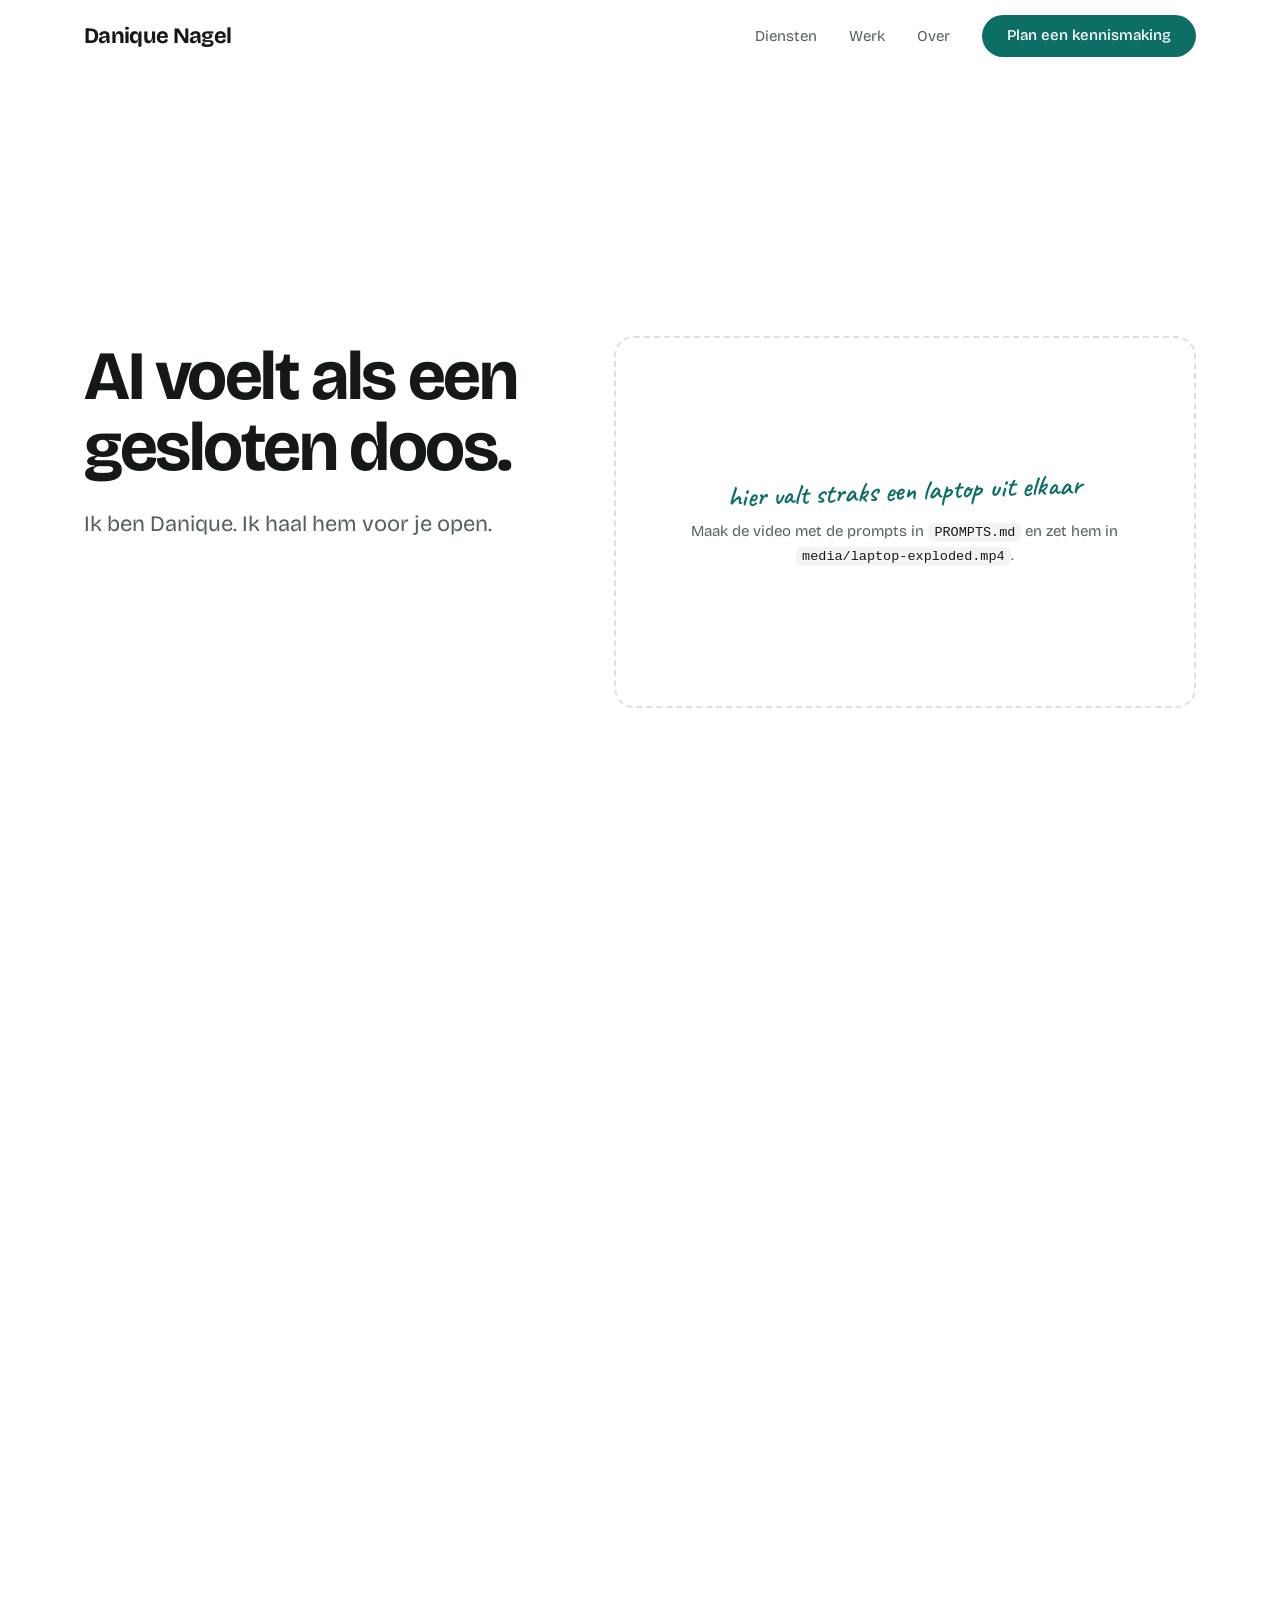
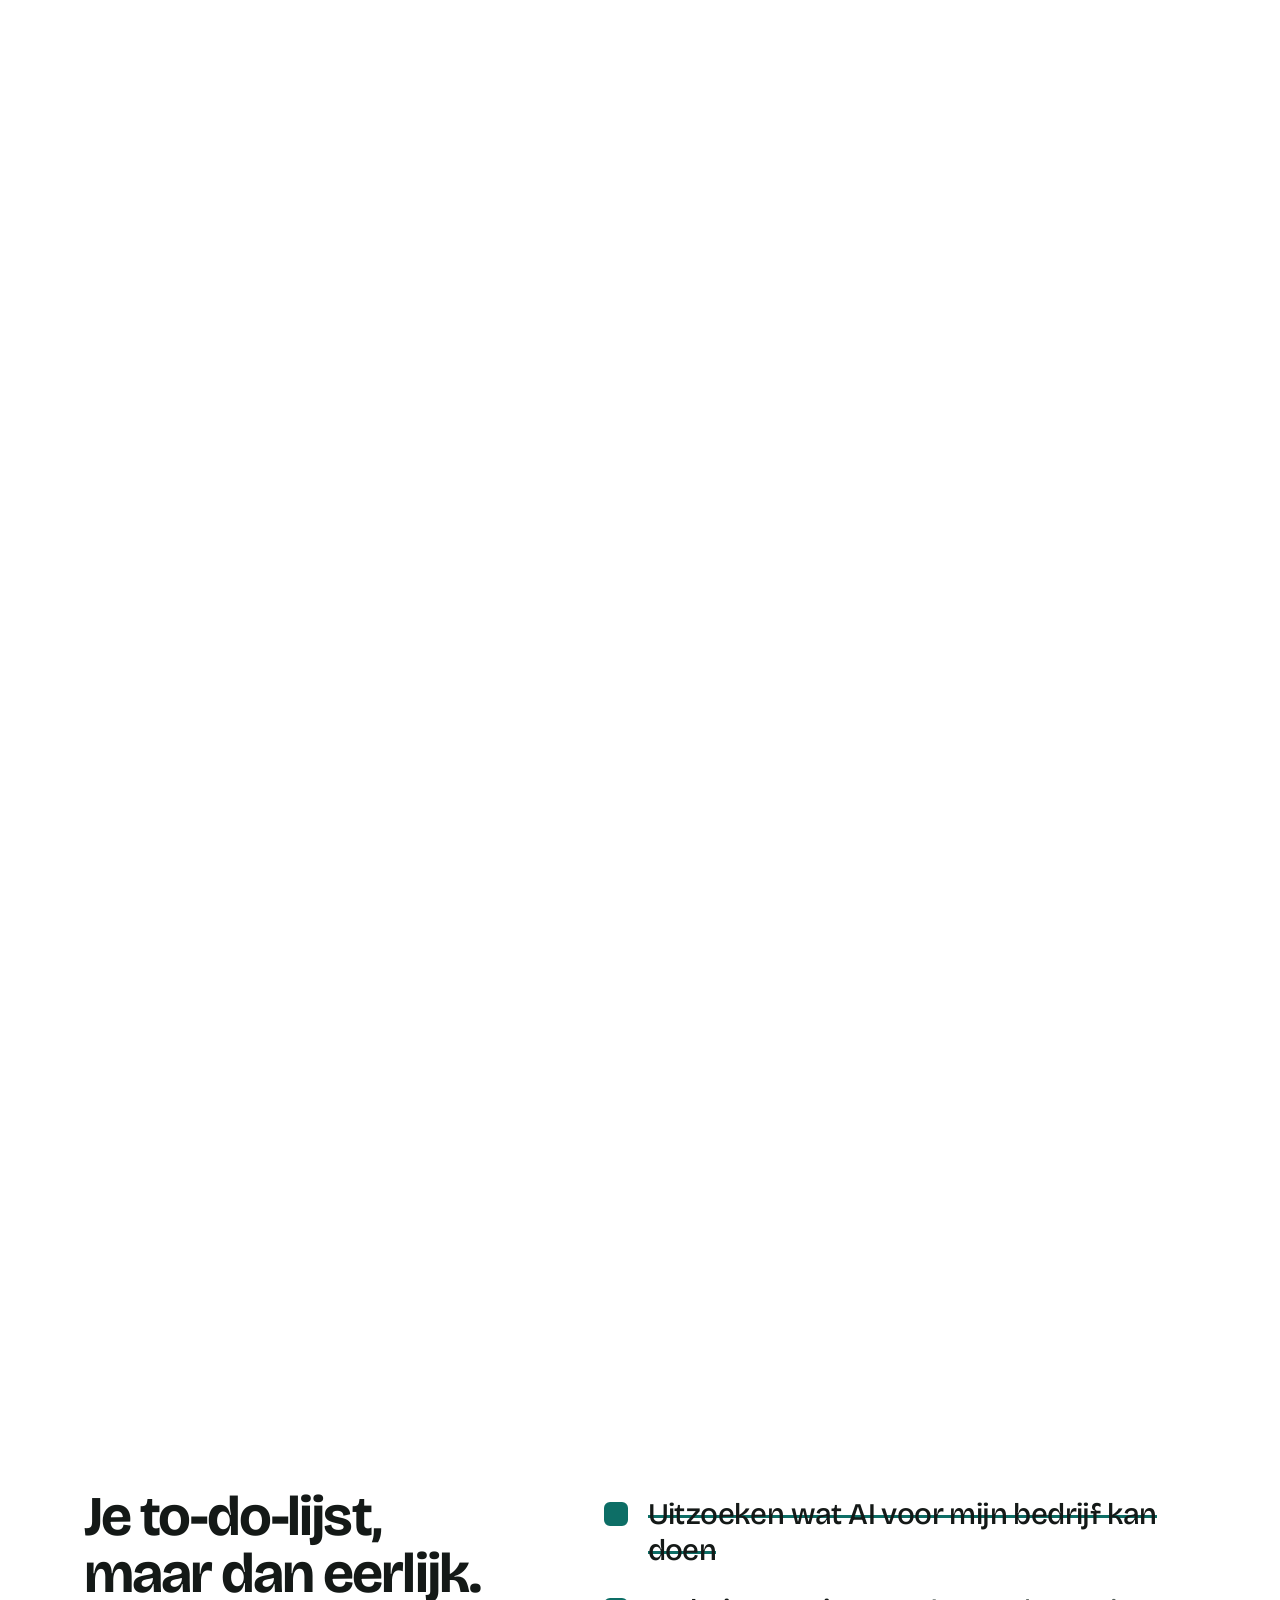
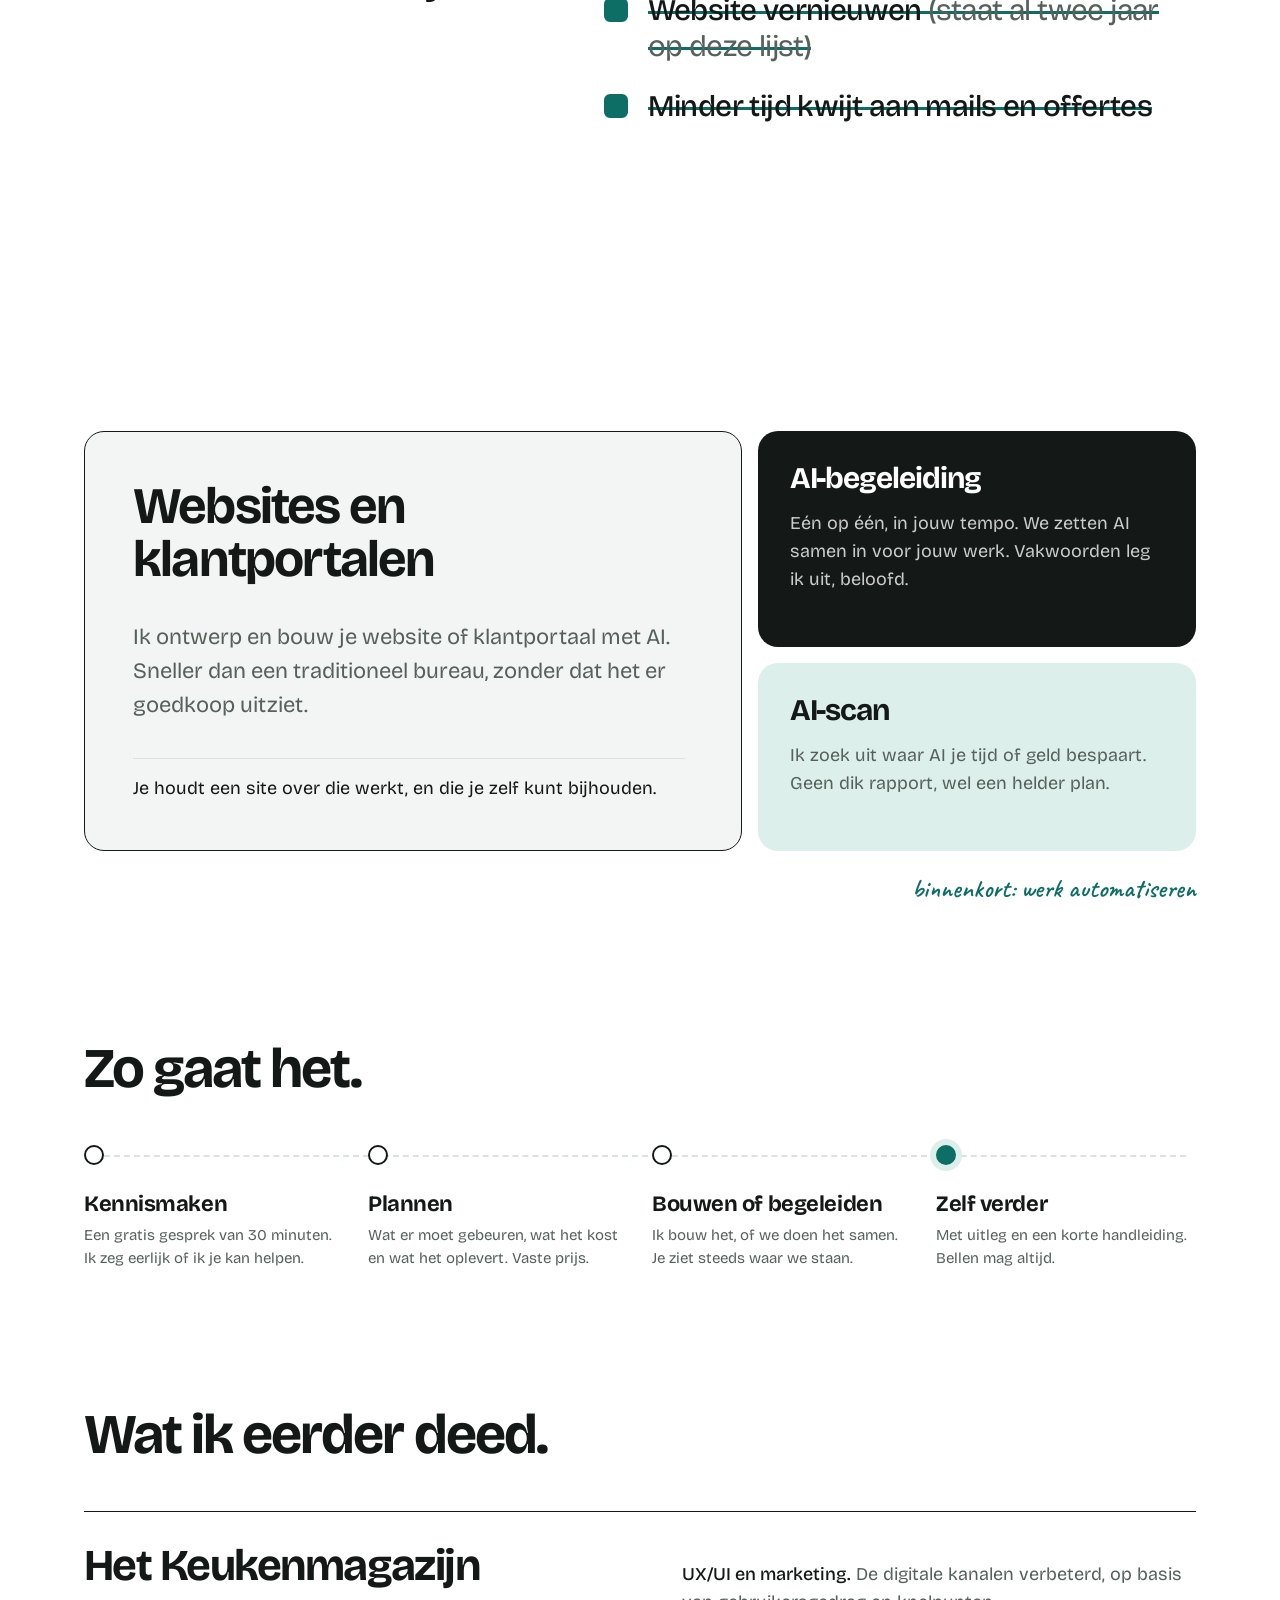
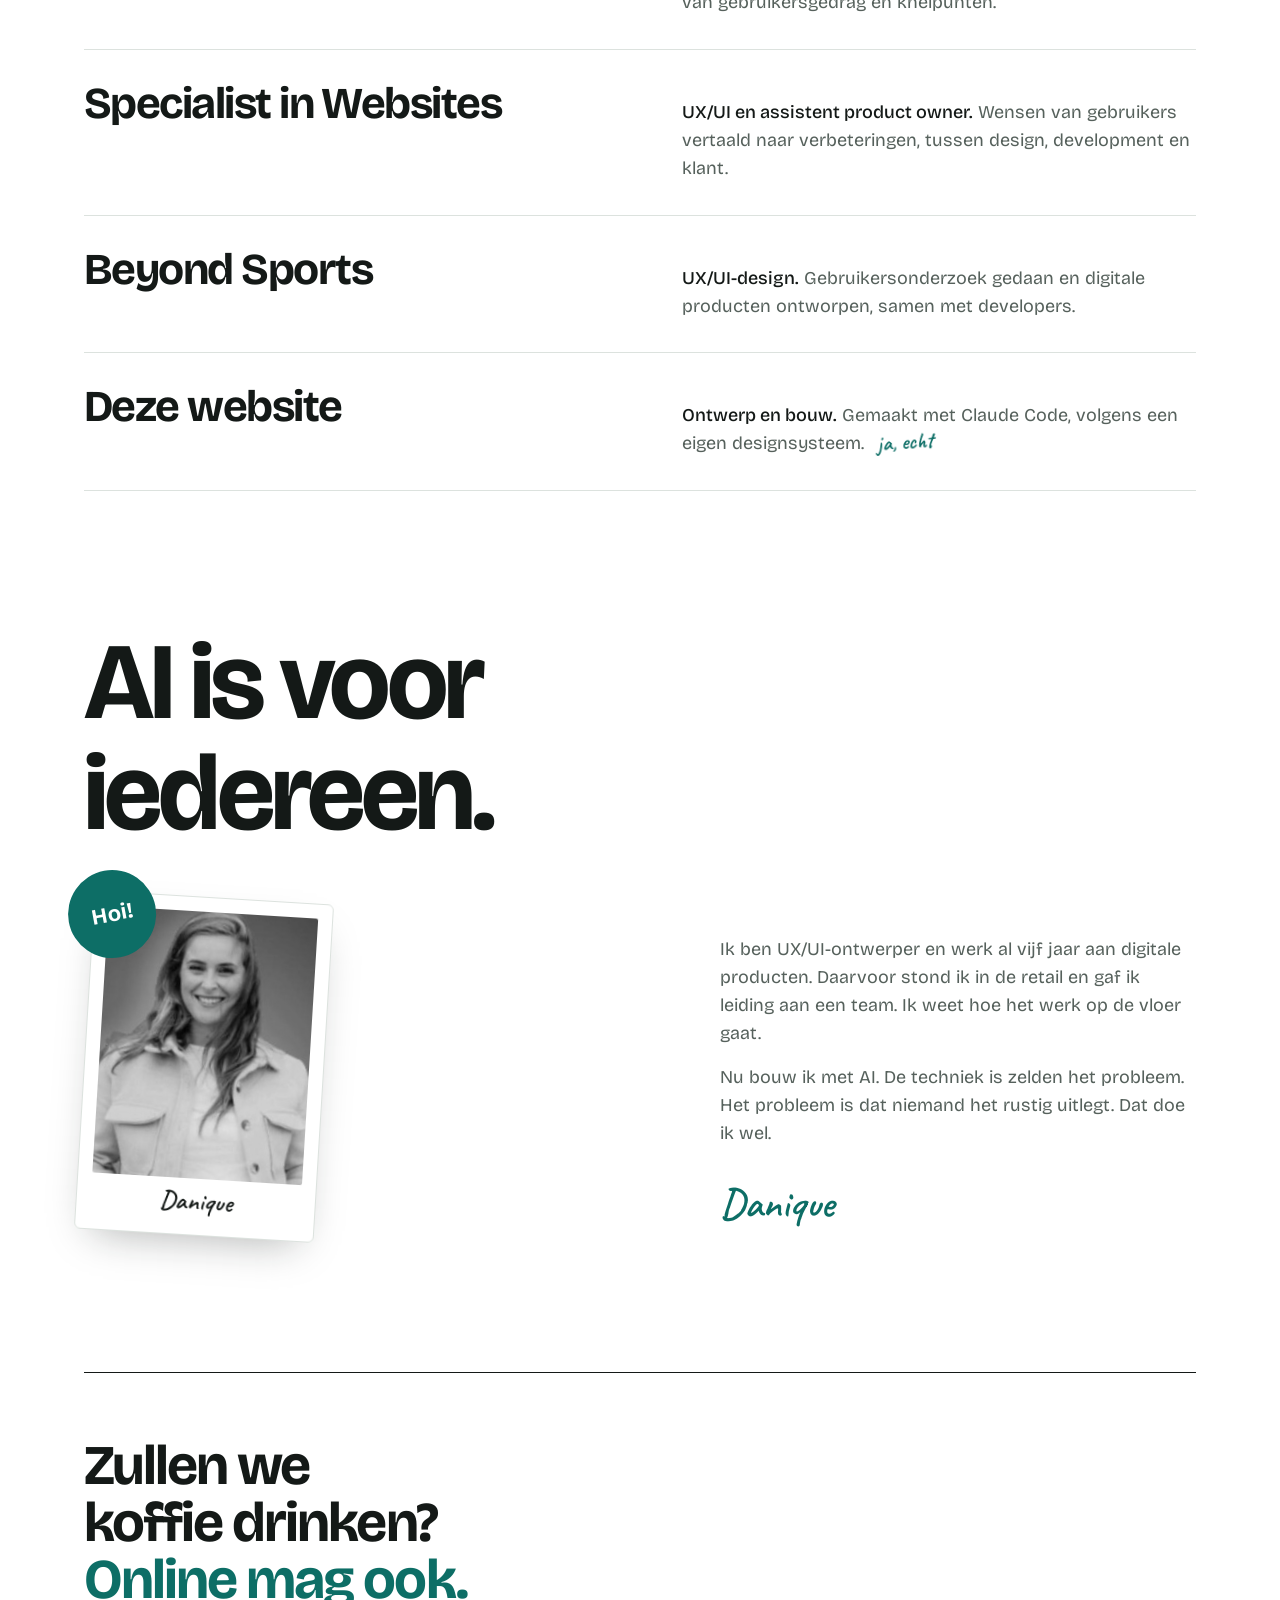
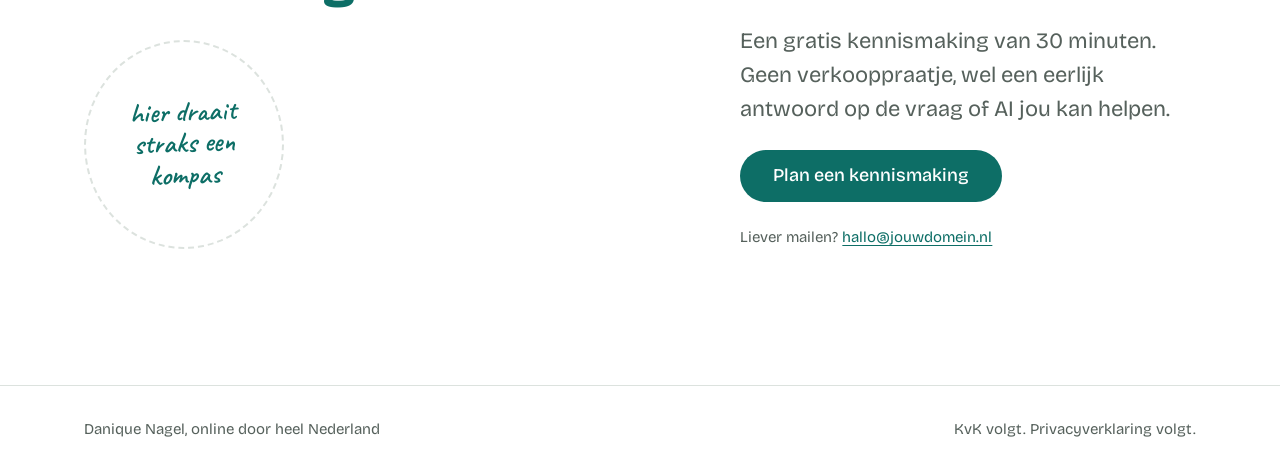
==== website-video/index.html @ 468888af "Voeg videoversie van de website toe Volgens de methode van Nick Saraev: een hero waarin een laptop u" ====
<!doctype html>
<html lang="nl">
<head>
  <meta charset="utf-8">
  <meta name="viewport" content="width=device-width, initial-scale=1, viewport-fit=cover">
  <title>Danique Nagel | Wegwijs in AI (videoversie)</title>
  <meta name="description" content="Danique Nagel helpt ondernemers de weg te vinden in AI, met websites en klantportalen, persoonlijke begeleiding en een AI-scan.">
  <link rel="preconnect" href="https://fonts.googleapis.com">
  <link rel="preconnect" href="https://fonts.gstatic.com" crossorigin>
  <link rel="stylesheet" href="https://fonts.googleapis.com/css2?family=Bricolage+Grotesque:opsz,wght@12..96,400;12..96,500;12..96,700&family=Caveat:wght@600&display=swap">
  <link rel="stylesheet" href="styles.css">
</head>
<body>
  <a class="skip" href="#main">Naar de inhoud</a>

  <header class="nav">
    <div class="wrap nav-inner">
      <a class="wordmark" href="#top">Danique Nagel</a>
      <nav aria-label="Hoofdmenu">
        <ul class="nav-links">
          <li><a href="#diensten">Diensten</a></li>
          <li><a href="#werk">Werk</a></li>
          <li><a href="#over">Over</a></li>
        </ul>
      </nav>
      <a class="btn btn-primary btn-sm" href="#kennismaken">Plan een kennismaking</a>
    </div>
  </header>

  <main id="main">
    <!-- Scrollvideo -->
    <section class="scrolly" id="top" aria-label="Introductie">
      <div class="scrolly-sticky">
        <div class="wrap scrolly-grid">
          <div class="beats">
            <div class="beat is-active" data-beat="0">
              <h1>AI voelt als een gesloten doos.</h1>
              <p class="lead">Ik ben Danique. Ik haal hem voor je open.</p>
            </div>
            <div class="beat" data-beat="1">
              <h2>Ik haal hem voor je uit elkaar.</h2>
              <p class="lead">Stukje voor stukje, in gewone taal. Zodat je snapt wat AI voor jouw bedrijf kan doen.</p>
            </div>
            <div class="beat" data-beat="2">
              <h2>En daarna bouw ik het voor je.</h2>
              <p class="lead">Een website, een klantportaal of een plan, waar je zelf mee verder kunt.</p>
              <div class="actions">
                <a class="btn btn-primary" href="#kennismaken">Plan een kennismaking</a>
                <a class="btn btn-secondary" href="#werk">Bekijk mijn werk</a>
              </div>
            </div>
          </div>
          <div class="stage">
            <!-- Video volgens PROMPTS.md. Zolang media/laptop-exploded.mp4 ontbreekt, zie je de plek hieronder. -->
            <video class="scrub" muted playsinline preload="auto" poster="media/laptop.jpg" aria-hidden="true">
              <source src="media/laptop-exploded.mp4" type="video/mp4">
            </video>
            <div class="media-slot" hidden>
              <p class="note">hier valt straks een laptop uit elkaar</p>
              <p>Maak de video met de prompts in <code>PROMPTS.md</code> en zet hem in <code>media/laptop-exploded.mp4</code>.</p>
            </div>
          </div>
        </div>
      </div>
    </section>

    <!-- Herkenning -->
    <section class="section todo-section" aria-labelledby="todo-kop">
      <div class="wrap todo-wrap">
        <h2 id="todo-kop" class="reveal">Je to-do-lijst, maar dan eerlijk.</h2>
        <div class="todo">
          <ul class="todo-list">
            <li><span class="todo-text"><span class="strike">Uitzoeken wat AI voor mijn bedrijf kan doen</span></span></li>
            <li><span class="todo-text"><span class="strike">Website vernieuwen <em>(staat al twee jaar op deze lijst)</em></span></span></li>
            <li><span class="todo-text"><span class="strike">Minder tijd kwijt aan mails en offertes</span></span></li>
          </ul>
          <p class="note note-todo">regelen we samen</p>
        </div>
      </div>
    </section>

    <!-- Diensten -->
    <section class="section" id="diensten" aria-labelledby="diensten-kop">
      <div class="wrap">
        <h2 id="diensten-kop" class="reveal">Wat ik voor je doe.</h2>
        <div class="bento">
          <article class="tile tile-big reveal">
            <h3>Websites en klantportalen</h3>
            <p>Ik ontwerp en bouw je website of klantportaal met AI. Sneller dan een traditioneel bureau, zonder dat het er goedkoop uitziet.</p>
            <p class="tile-foot">Je houdt een site over die werkt, en die je zelf kunt bijhouden.</p>
          </article>
          <article class="tile tile-dark reveal">
            <h3>AI-begeleiding</h3>
            <p>Eén op één, in jouw tempo. We zetten AI samen in voor jouw werk. Vakwoorden leg ik uit, beloofd.</p>
          </article>
          <article class="tile tile-soft reveal">
            <h3>AI-scan</h3>
            <p>Ik zoek uit waar AI je tijd of geld bespaart. Geen dik rapport, wel een helder plan.</p>
          </article>
        </div>
        <p class="note note-soon reveal">binnenkort: werk automatiseren</p>
      </div>
    </section>

    <!-- Werkwijze -->
    <section class="section" aria-labelledby="route-kop">
      <div class="wrap">
        <h2 id="route-kop" class="reveal">Zo gaat het.</h2>
        <ol class="route">
          <li class="stop reveal">
            <h3>Kennismaken</h3>
            <p>Een gratis gesprek van 30 minuten. Ik zeg eerlijk of ik je kan helpen.</p>
          </li>
          <li class="stop reveal">
            <h3>Plannen</h3>
            <p>Wat er moet gebeuren, wat het kost en wat het oplevert. Vaste prijs.</p>
          </li>
          <li class="stop reveal">
            <h3>Bouwen of begeleiden</h3>
            <p>Ik bouw het, of we doen het samen. Je ziet steeds waar we staan.</p>
          </li>
          <li class="stop stop-end reveal">
            <h3>Zelf verder</h3>
            <p>Met uitleg en een korte handleiding. Bellen mag altijd.</p>
          </li>
        </ol>
      </div>
    </section>

    <!-- Werk -->
    <section class="section" id="werk" aria-labelledby="werk-kop">
      <div class="wrap">
        <h2 id="werk-kop" class="reveal">Wat ik eerder deed.</h2>
        <ul class="work">
          <li class="work-row reveal">
            <h3>Het Keukenmagazijn</h3>
            <p><strong>UX/UI en marketing.</strong> De digitale kanalen verbeterd, op basis van gebruikersgedrag en knelpunten.</p>
          </li>
          <li class="work-row reveal">
            <h3>Specialist in Websites</h3>
            <p><strong>UX/UI en assistent product owner.</strong> Wensen van gebruikers vertaald naar verbeteringen, tussen design, development en klant.</p>
          </li>
          <li class="work-row reveal">
            <h3>Beyond Sports</h3>
            <p><strong>UX/UI-design.</strong> Gebruikersonderzoek gedaan en digitale producten ontworpen, samen met developers.</p>
          </li>
          <li class="work-row work-row-self reveal">
            <h3>Deze website</h3>
            <p><strong>Ontwerp en bouw.</strong> Gemaakt met Claude Code, volgens een eigen designsysteem. <span class="note note-inline">ja, echt</span></p>
          </li>
        </ul>
      </div>
    </section>

    <!-- Over -->
    <section class="section" id="over" aria-labelledby="over-kop">
      <div class="wrap about">
        <div class="about-left">
          <h2 id="over-kop" class="statement reveal">AI is voor iedereen.</h2>
          <figure class="polaroid reveal">
            <!-- TODO: vervang door een scherpere portretfoto als je die hebt -->
            <img src="img/danique.jpg" alt="Portret van Danique Nagel" width="296" height="376">
            <figcaption>Danique</figcaption>
            <span class="sticker" aria-hidden="true">Hoi!</span>
          </figure>
        </div>
        <div class="about-copy">
          <p class="reveal">Ik ben UX/UI-ontwerper en werk al vijf jaar aan digitale producten. Daarvoor stond ik in de retail en gaf ik leiding aan een team. Ik weet hoe het werk op de vloer gaat.</p>
          <p class="reveal">Nu bouw ik met AI. De techniek is zelden het probleem. Het probleem is dat niemand het rustig uitlegt. Dat doe ik wel.</p>
          <p class="signature reveal">Danique</p>
        </div>
      </div>
    </section>

    <!-- Kennismaking -->
    <section class="section cta" id="kennismaken" aria-labelledby="cta-kop">
      <div class="cta-outer"><div class="cta-grid">
        <div class="cta-head">
          <h2 id="cta-kop" class="reveal">Zullen we koffie drinken? <span class="hl">Online mag ook.</span></h2>
          <div class="compass reveal">
            <!-- Video volgens PROMPTS.md -->
            <video class="loop" muted playsinline loop preload="none" aria-hidden="true">
              <source src="media/compass.mp4" type="video/mp4">
            </video>
            <div class="media-slot media-slot-sm" hidden>
              <p class="note">hier draait straks een kompas</p>
            </div>
          </div>
        </div>
        <div class="cta-side reveal">
          <p>Een gratis kennismaking van 30 minuten. Geen verkooppraatje, wel een eerlijk antwoord op de vraag of AI jou kan helpen.</p>
          <!-- TODO: vervang # door je agendalink -->
          <a class="btn btn-primary" href="#">Plan een kennismaking</a>
          <!-- TODO: vervang door je zakelijke mailadres -->
          <p class="mail">Liever mailen? <a href="mailto:hallo@jouwdomein.nl">hallo@jouwdomein.nl</a></p>
        </div>
      </div></div>
    </section>
  </main>

  <footer class="footer">
    <div class="wrap footer-inner">
      <p>Danique Nagel, online door heel Nederland</p>
      <!-- TODO: KvK-nummer en privacyverklaring toevoegen na inschrijving -->
      <p>KvK volgt. Privacyverklaring volgt.</p>
    </div>
  </footer>

  <script src="main.js" defer></script>
</body>
</html>
---- website-video/styles.css ----
/* Laag 3 van 3: uitvoering. Alle waarden komen uit DESIGN.md. */
:root {
  --bg: #FFFFFF; --surface: #F3F5F4; --ink: #141917; --muted: #56615C;
  --line: #DCE2DE; --accent: #0D6E66; --accent-soft: #DDEFEB; --on-accent: #FFFFFF;
  --f-sans: "Bricolage Grotesque", "Helvetica Neue", Arial, system-ui, sans-serif;
  --f-note: "Caveat", "Comic Sans MS", "Segoe Print", cursive;
  --t-sm: 0.9375rem; --t-base: 1.125rem; --t-lg: 1.375rem; --t-note: 1.625rem; --t-xl: 1.875rem;
  --t-2xl: clamp(2.25rem, 5vw, 3.5rem); --t-hero: clamp(2.75rem, 6.4vw, 5.25rem);
  --s-1: 4px; --s-2: 8px; --s-3: 12px; --s-4: 16px; --s-5: 24px; --s-6: 32px; --s-7: 48px; --s-8: 64px; --s-9: 96px; --s-10: 136px;
  --r: 20px; --gutter: clamp(20px, 5vw, 72px);
  --ease: cubic-bezier(0.2, 0.7, 0.2, 1);
  color-scheme: light;
}
/* Bewust alleen een licht thema: de video's hebben een witte achtergrond. Zie DESIGN.md. */
*, *::before, *::after { box-sizing: border-box; }
html { scroll-behavior: smooth; scroll-padding-top: 84px; }
body { margin: 0; background: var(--bg); color: var(--ink); font-family: var(--f-sans); font-size: var(--t-base); line-height: 1.55; -webkit-font-smoothing: antialiased; }
h1, h2, h3 { margin: 0; font-weight: 700; line-height: 1.02; letter-spacing: -0.035em; text-wrap: balance; }
p { margin: 0; }
a { color: inherit; }
img { max-width: 100%; display: block; height: auto; }
:focus-visible { outline: 2px solid var(--accent); outline-offset: 3px; border-radius: 6px; }
.wrap { max-width: 1240px; margin: 0 auto; padding-inline: var(--gutter); }
.skip { position: absolute; left: -999px; top: var(--s-4); background: var(--ink); color: var(--bg); padding: var(--s-2) var(--s-4); border-radius: 999px; z-index: 30; }
.skip:focus { left: var(--s-4); }
.hl { color: var(--accent); }

/* Scrollvideo */
.scrolly { position: relative; height: 320vh; }
.scrolly-sticky { position: sticky; top: 0; height: 100vh; height: 100dvh; display: flex; align-items: center; overflow: hidden; }
.scrolly-grid { width: 100%; display: grid; grid-template-columns: minmax(0, 1fr) minmax(0, 1.25fr); gap: var(--s-8); align-items: center; }
.beats { position: relative; min-height: 360px; }
.beat { position: absolute; inset: 0 0 auto 0; opacity: 0; transform: translateY(16px); transition: opacity 500ms var(--ease), transform 500ms var(--ease); pointer-events: none; }
.beat.is-active { opacity: 1; transform: none; pointer-events: auto; }
.beat h1, .beat h2 { font-size: clamp(2.5rem, 5.4vw, 4.75rem); max-width: 11ch; margin-bottom: var(--s-5); }
.beat .lead { margin-bottom: var(--s-6); }
.stage { position: relative; aspect-ratio: 16 / 10; width: 100%; }
.stage video { width: 100%; height: 100%; object-fit: contain; background: #FFFFFF; }
.media-slot { position: absolute; inset: 0; border: 2px dashed var(--line); border-radius: var(--r); display: flex; flex-direction: column; align-items: center; justify-content: center; gap: var(--s-3); padding: var(--s-6); text-align: center; color: var(--muted); font-size: var(--t-sm); }
.media-slot code { font-size: 0.9em; background: var(--surface); padding: 2px 6px; border-radius: 6px; color: var(--ink); }
.media-slot .note { font-size: calc(var(--t-note) * 1.1); transform: rotate(-2deg); }
.media-slot-sm { border-radius: 50%; }
.media-slot[hidden] { display: none; }
.no-video video { visibility: hidden; }

/* Aantekeningen */
.note { font-family: var(--f-note); font-weight: 600; font-size: var(--t-note); line-height: 1.1; color: var(--accent); letter-spacing: 0; }

/* Knoppen */
.btn { display: inline-flex; align-items: center; justify-content: center; height: 52px; padding: 0 var(--s-6); border-radius: 999px; border: 1.5px solid transparent; font-weight: 500; font-size: var(--t-base); text-decoration: none; white-space: nowrap; transition: background-color 160ms ease-out, border-color 160ms ease-out, transform 120ms ease-out; }
.btn:active { transform: scale(0.98); }
.btn-primary { background: var(--accent); color: var(--on-accent); }
.btn-primary:hover { background: color-mix(in srgb, var(--accent) 84%, var(--ink)); }
.btn-secondary { border-color: var(--ink); color: var(--ink); }
.btn-secondary:hover { background: var(--ink); color: var(--bg); }
.btn-sm { height: 42px; padding: 0 var(--s-5); font-size: var(--t-sm); }
.actions { display: flex; flex-wrap: wrap; gap: var(--s-3); }

/* Navigatie */
.nav { position: sticky; top: 0; z-index: 20; background: color-mix(in srgb, var(--bg) 90%, transparent); backdrop-filter: blur(10px); -webkit-backdrop-filter: blur(10px); padding-top: env(safe-area-inset-top, 0px); }
.nav-inner { display: flex; align-items: center; gap: var(--s-6); height: 72px; }
.wordmark { font-weight: 700; font-size: var(--t-lg); letter-spacing: -0.03em; text-decoration: none; white-space: nowrap; }
.nav nav { margin-left: auto; }
.nav-links { list-style: none; display: flex; gap: var(--s-6); margin: 0; padding: 0; }
.nav-links a { text-decoration: none; color: var(--muted); font-size: var(--t-sm); }
.nav-links a:hover { color: var(--ink); text-decoration: underline; text-decoration-color: var(--accent); text-decoration-thickness: 2px; text-underline-offset: 6px; }

/* Hero */
.hero { padding-block: var(--s-8) var(--s-9); }
.hero-grid { display: grid; grid-template-columns: minmax(0, 1.45fr) minmax(0, 1fr); gap: var(--s-8); align-items: center; }
.hero h1 { font-size: var(--t-hero); max-width: 11ch; }
.note-hero { display: flex; align-items: flex-end; gap: var(--s-2); margin: var(--s-3) 0 var(--s-6) clamp(0px, 10vw, 180px); transform: rotate(-2deg); max-width: 22ch; }
.arrow { width: 52px; height: 36px; flex: none; transform: scaleY(-1) rotate(10deg); }
.arrow path { fill: none; stroke: var(--accent); stroke-width: 2.4; stroke-linecap: round; stroke-linejoin: round; }
.lead { font-size: var(--t-lg); color: var(--muted); max-width: 30ch; margin-bottom: var(--s-6); }
.polaroid { position: relative; margin: 0; justify-self: center; width: min(100%, 360px); background: #FFFFFF; border: 1px solid var(--line); padding: 14px 14px 56px; border-radius: 6px; transform: rotate(3.5deg); box-shadow: 0 18px 40px -18px color-mix(in srgb, var(--ink) 35%, transparent); transition: transform 400ms var(--ease); }
.polaroid img { width: 100%; aspect-ratio: 296 / 376; object-fit: cover; border-radius: 2px; filter: grayscale(1) contrast(1.05); transition: filter 400ms var(--ease); }
.polaroid:hover { transform: rotate(0deg); }
.polaroid:hover img { filter: none; }
.polaroid figcaption { position: absolute; left: 0; right: 0; bottom: 12px; text-align: center; font-family: var(--f-note); font-weight: 600; font-size: var(--t-note); color: var(--ink); }
.sticker { position: absolute; top: -22px; left: -26px; width: 88px; height: 88px; border-radius: 50%; background: var(--accent); color: var(--on-accent); display: grid; place-items: center; font-weight: 700; font-size: var(--t-lg); transform: rotate(-14deg); transition: transform 300ms var(--ease); }
.polaroid:hover .sticker { transform: rotate(-4deg) scale(1.06); }

/* Secties */
.section { padding-block: var(--s-10) 0; }
.section h2 { font-size: var(--t-2xl); margin-bottom: var(--s-7); }

/* To-do */
.todo-wrap { display: grid; grid-template-columns: minmax(0, 1fr) minmax(0, 1.3fr); gap: var(--s-8); align-items: start; }
.todo-wrap h2 { max-width: 12ch; }
.todo { position: relative; padding-top: var(--s-2); }
.todo-list { list-style: none; margin: 0; padding: 0; display: flex; flex-direction: column; gap: var(--s-5); }
.todo-list li { display: grid; grid-template-columns: 28px minmax(0, 1fr); gap: var(--s-4); align-items: start; font-size: var(--t-xl); font-weight: 500; letter-spacing: -0.02em; line-height: 1.2; }
.todo-list li::before { content: ""; width: 24px; height: 24px; margin-top: 6px; border: 2px solid var(--ink); border-radius: 6px; transition: background-color 300ms var(--ease), border-color 300ms var(--ease); }
.todo-list em { font-style: normal; color: var(--muted); font-weight: 400; }
.strike { -webkit-box-decoration-break: clone; box-decoration-break: clone; background-image: linear-gradient(var(--accent), var(--accent)); background-repeat: no-repeat; background-position: 0 58%; background-size: 100% 3px; }
.todo-list li.done::before { background: var(--accent); border-color: var(--accent); }
.note-todo { margin-top: var(--s-6); margin-left: 44px; transform: rotate(-3deg); font-size: calc(var(--t-note) * 1.2); }

/* Diensten */
.bento { display: grid; grid-template-columns: minmax(0, 1.5fr) minmax(0, 1fr); grid-template-rows: auto auto; gap: var(--s-4); }
.tile { border-radius: var(--r); padding: var(--s-6); display: flex; flex-direction: column; gap: var(--s-4); }
.tile h3 { font-size: var(--t-xl); }
.tile p { max-width: 46ch; }
.tile-big { grid-row: span 2; background: var(--surface); border: 1.5px solid var(--ink); padding: var(--s-7); justify-content: space-between; min-height: 420px; }
.tile-big h3 { font-size: clamp(2rem, 4vw, 3.25rem); max-width: 10ch; }
.tile-big p { font-size: var(--t-lg); color: var(--muted); }
.tile-big .tile-foot { font-size: var(--t-base); color: var(--ink); border-top: 1.5px solid var(--line); padding-top: var(--s-4); }
.tile-dark { background: var(--ink); color: var(--bg); }
.tile-dark p { color: color-mix(in srgb, var(--bg) 78%, var(--ink)); }
.tile-soft { background: var(--accent-soft); }
.tile-soft p { color: var(--muted); }
.note-soon { margin-top: var(--s-5); text-align: right; transform: rotate(-2deg); }

/* Werkwijze */
.route { list-style: none; margin: 0; padding: 0; display: grid; grid-template-columns: repeat(4, minmax(0, 1fr)); gap: var(--s-5); position: relative; }
.route::before { content: ""; position: absolute; left: 10px; right: 10px; top: 10px; border-top: 2px dashed var(--line); }
.stop { position: relative; padding-top: var(--s-7); }
.stop::before { content: ""; position: absolute; top: 0; left: 0; width: 20px; height: 20px; border-radius: 50%; background: var(--bg); border: 2px solid var(--ink); }
.stop-end::before { background: var(--accent); border-color: var(--accent); box-shadow: 0 0 0 6px var(--accent-soft); }
.stop h3 { font-size: var(--t-lg); margin-bottom: var(--s-2); letter-spacing: -0.02em; }
.stop p { color: var(--muted); font-size: var(--t-sm); max-width: 28ch; }

/* Werk */
.work { list-style: none; margin: 0; padding: 0; border-top: 1.5px solid var(--ink); }
.work-row { display: grid; grid-template-columns: minmax(0, 1.1fr) minmax(0, 1fr); gap: var(--s-6); align-items: baseline; padding-block: var(--s-6); border-bottom: 1.5px solid var(--line); }
.work-row h3 { font-size: clamp(1.75rem, 3.6vw, 2.75rem); transition: transform 200ms var(--ease), color 200ms var(--ease); }
.work-row h3::after { content: " \2192"; color: var(--accent); opacity: 0; transition: opacity 200ms var(--ease); }
.work-row:hover h3 { transform: translateX(8px); }
.work-row:hover h3::after { opacity: 1; }
.work-row p { color: var(--muted); max-width: 48ch; }
.work-row p strong { color: var(--ink); font-weight: 500; }
.note-inline { font-size: var(--t-lg); margin-left: var(--s-2); display: inline-block; transform: rotate(-4deg); }

/* Over */
.about-left { display: flex; align-items: center; gap: var(--s-7); flex-wrap: wrap; }
.about-left .polaroid { width: min(70%, 240px); justify-self: start; }
.about { display: grid; grid-template-columns: minmax(0, 1.2fr) minmax(0, 1fr); gap: var(--s-8); align-items: end; }
.statement { font-size: clamp(3rem, 8.5vw, 7.5rem) !important; margin-bottom: 0 !important; max-width: 8ch; }
.about-copy { display: flex; flex-direction: column; gap: var(--s-4); color: var(--muted); max-width: 52ch; }
.signature { font-family: var(--f-note); font-weight: 600; font-size: calc(var(--t-note) * 1.6); color: var(--accent); transform: rotate(-4deg); transform-origin: left; margin-top: var(--s-2); }

/* Kennismaking */
.cta-head { display: flex; align-items: center; gap: var(--s-6); flex-wrap: wrap; }
.compass { position: relative; width: 200px; aspect-ratio: 1; flex: none; }
.compass video { width: 100%; height: 100%; object-fit: contain; background: #FFFFFF; }
.cta { padding-bottom: var(--s-10); }
.cta-grid { display: grid; grid-template-columns: minmax(0, 1.3fr) minmax(0, 1fr); gap: var(--s-8); align-items: end; border-top: 1.5px solid var(--ink); padding-top: var(--s-8); max-width: calc(1240px - 2 * var(--gutter)); margin: 0 auto; }
.cta-outer { padding-inline: var(--gutter); }
.cta h2 { margin-bottom: 0; max-width: 14ch; }
.cta-side { display: flex; flex-direction: column; align-items: flex-start; gap: var(--s-5); }
.cta-side > p:first-child { color: var(--muted); font-size: var(--t-lg); max-width: 34ch; }
.mail { color: var(--muted); font-size: var(--t-sm); }
.mail a { color: var(--accent); text-underline-offset: 3px; }

/* Footer */
.footer { border-top: 1px solid var(--line); padding-block: var(--s-6); color: var(--muted); font-size: var(--t-sm); }
.footer-inner { display: flex; flex-wrap: wrap; justify-content: space-between; gap: var(--s-3); }

/* Beweging */
.js .reveal { opacity: 0; transform: translateY(16px); transition: opacity 700ms var(--ease), transform 700ms var(--ease); transition-delay: var(--d, 0ms); }
.js .reveal.in { opacity: 1; transform: none; }
.js .polaroid.reveal.in { transform: rotate(3.5deg); }
.js .polaroid.reveal.in:hover { transform: rotate(0deg); }
.js .strike { background-size: 0% 3px; transition: background-size 500ms var(--ease); }
.js .todo-list li.done .strike { background-size: 100% 3px; }
.js .note-todo { opacity: 0; transition: opacity 500ms var(--ease); }
.js .todo.complete .note-todo { opacity: 1; }
@media (prefers-reduced-motion: reduce) {
  html { scroll-behavior: auto; }
  .scrolly { height: auto; }
  .scrolly-sticky { position: static; height: auto; padding-block: var(--s-8); }
  .beats { min-height: 0; display: flex; flex-direction: column; gap: var(--s-8); }
  .beat { position: static; opacity: 1; transform: none; pointer-events: auto; }
  * { transition: none !important; }
  .polaroid, .polaroid:hover { transform: rotate(3.5deg); }
}

/* Tablet */
@media (max-width: 960px) {
  .scrolly-grid { grid-template-columns: minmax(0, 1fr); gap: var(--s-5); }
  .stage { order: -1; max-width: 560px; justify-self: center; }
  .beats { min-height: 300px; }
  .hero-grid, .todo-wrap, .about, .cta-grid { grid-template-columns: minmax(0, 1fr); }
  .polaroid { width: min(78%, 320px); margin-top: var(--s-5); }
  .route { grid-template-columns: repeat(2, minmax(0, 1fr)); row-gap: var(--s-7); }
  .route::before { display: none; }
  .work-row { grid-template-columns: minmax(0, 1fr); gap: var(--s-2); }
}

/* Mobiel */
@media (max-width: 640px) {
  .scrolly-sticky { align-items: flex-start; padding-top: 80px; }
  .beat h1, .beat h2 { font-size: clamp(2rem, 9vw, 2.75rem); }
  .beats { min-height: 320px; }
  .compass { width: 140px; }
  .nav-links { display: none; }
  .nav-inner { height: 64px; justify-content: space-between; gap: var(--s-3); }
  .wordmark { font-size: var(--t-base); }
  .nav .btn-sm { height: 38px; padding: 0 var(--s-4); font-size: 0.875rem; }
  .hero { padding-block: var(--s-6) var(--s-8); }
  .note-hero { margin-left: var(--s-5); }
  .section { padding-top: var(--s-9); }
  .bento { grid-template-columns: minmax(0, 1fr); }
  .tile-big { grid-row: auto; min-height: 0; padding: var(--s-6); }
  .route { grid-template-columns: minmax(0, 1fr); }
  .todo-list li { font-size: var(--t-lg); }
  .note-soon { text-align: left; }
  .cta { padding-bottom: var(--s-9); }
}
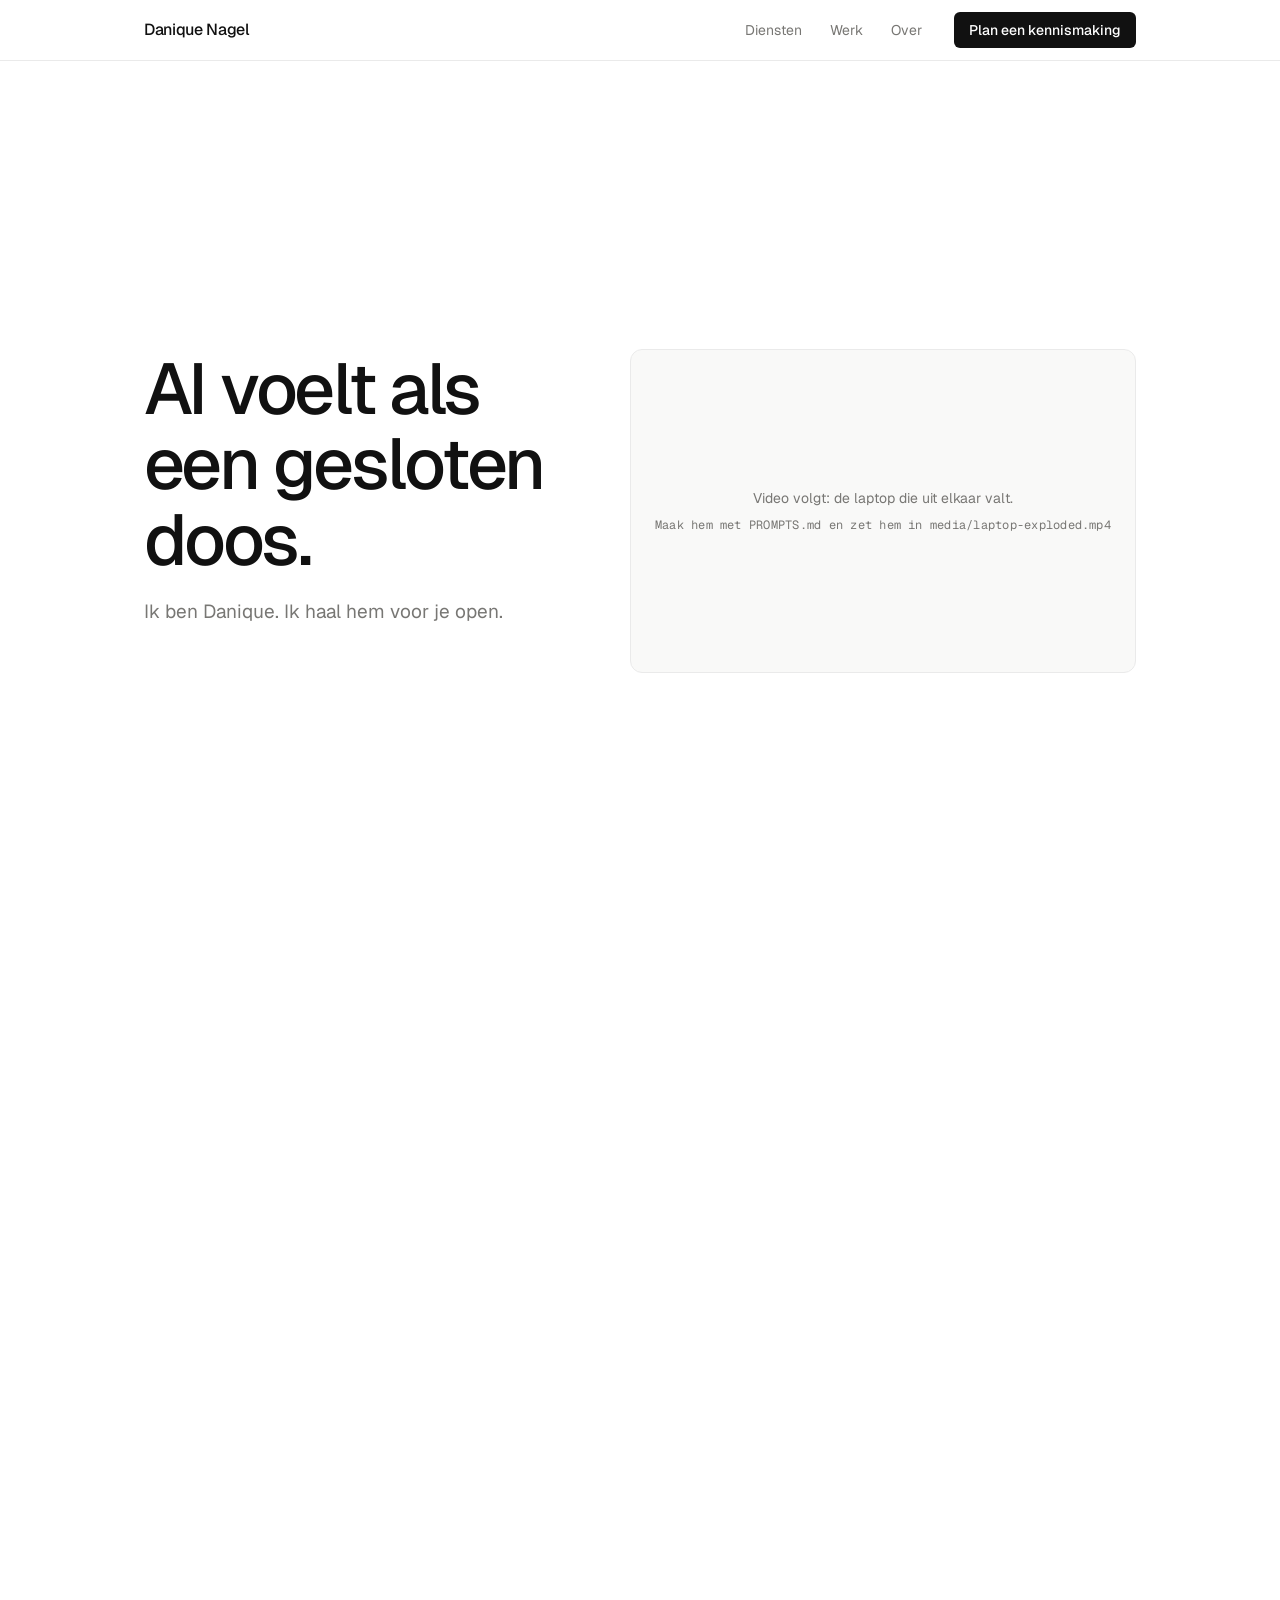
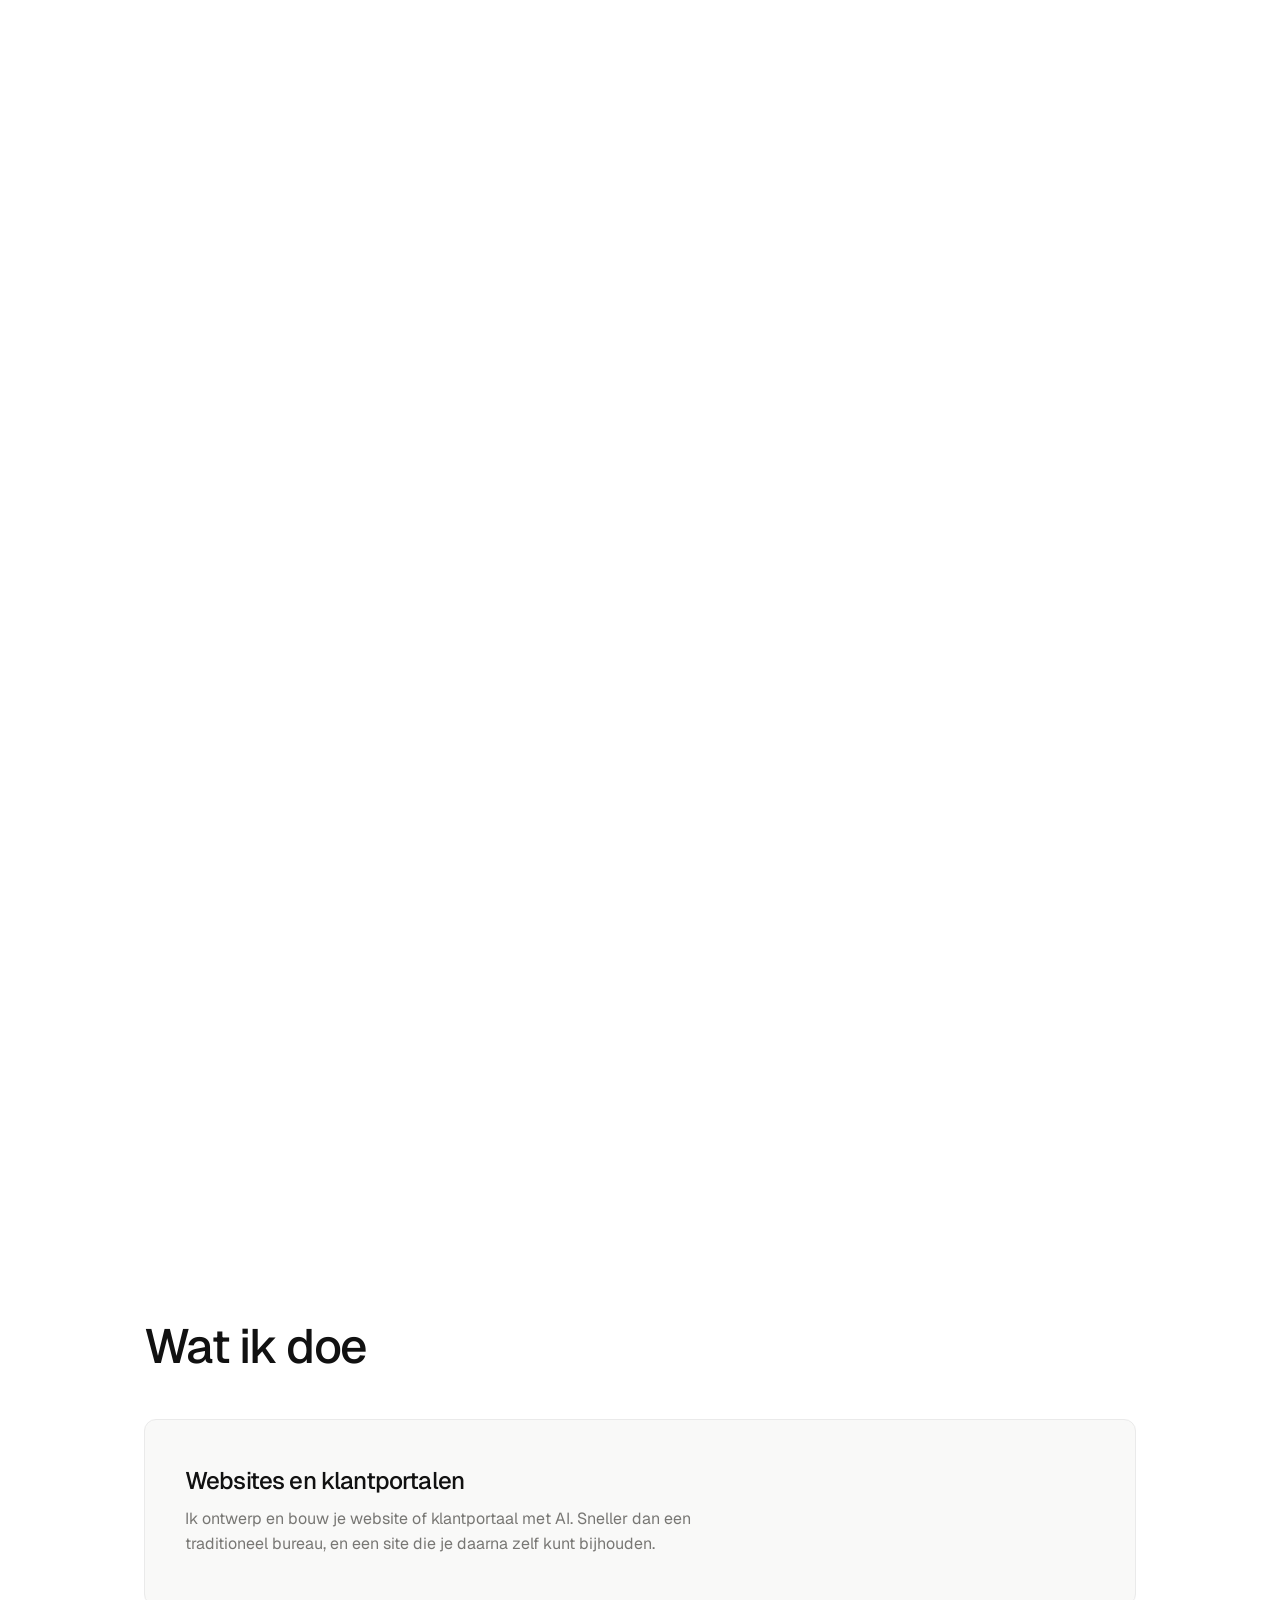
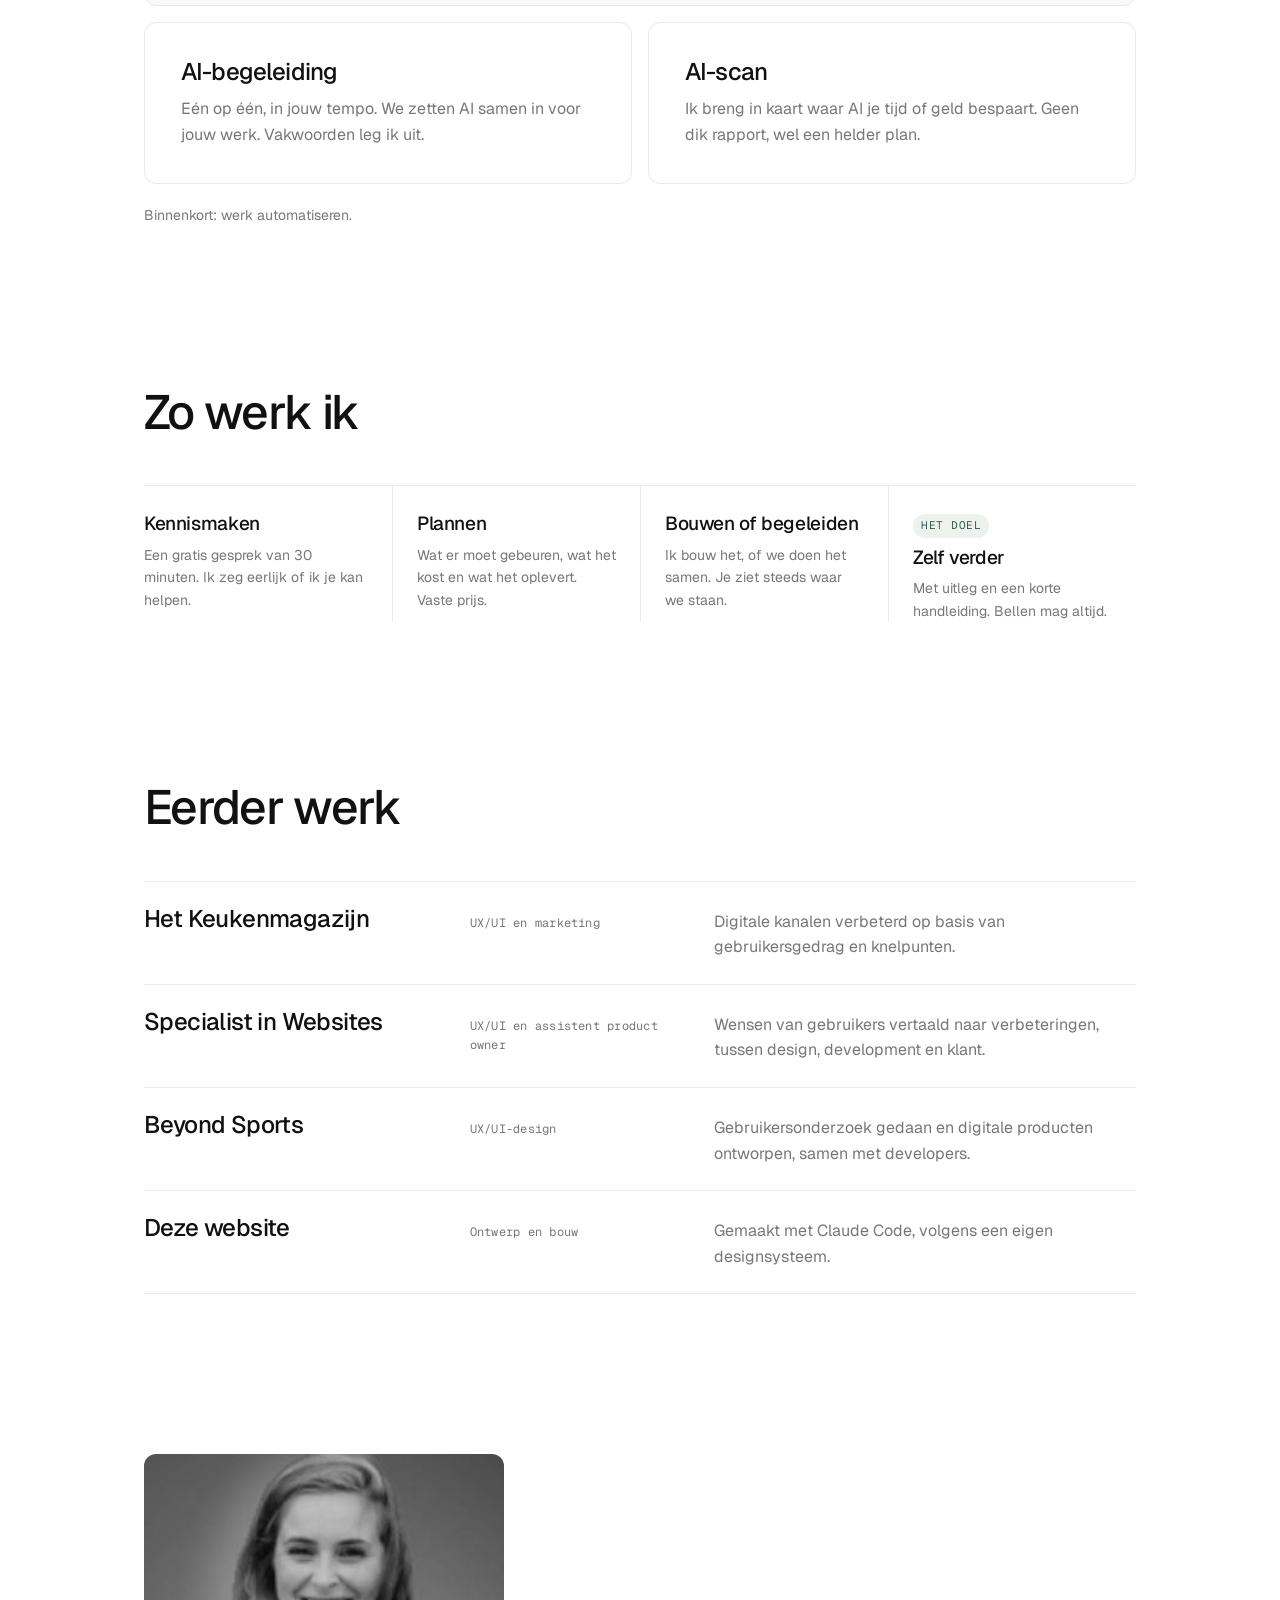
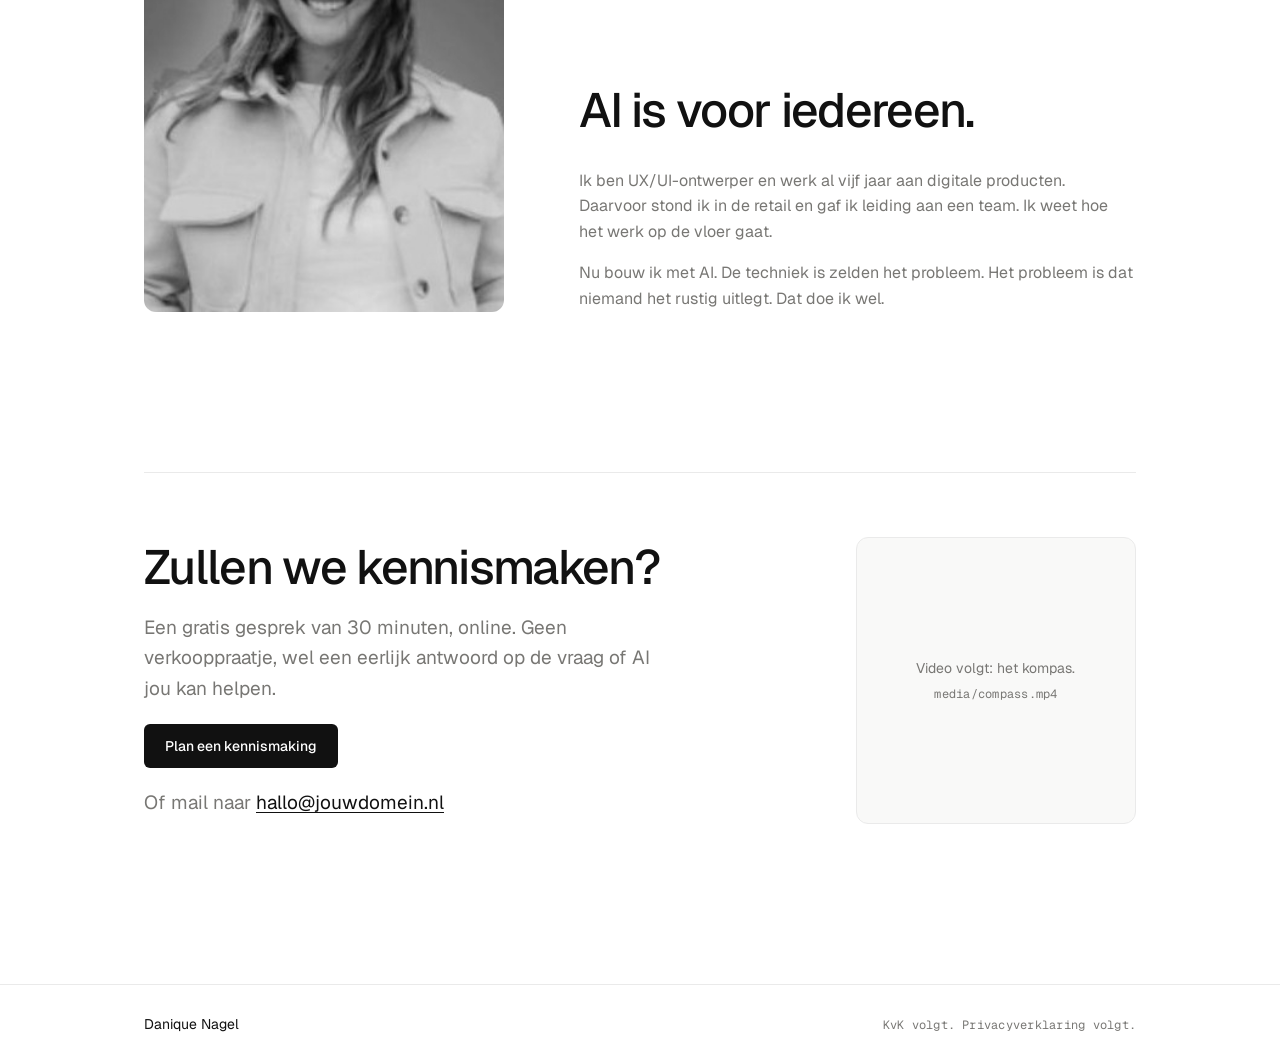
==== commit 822b370f: "Maak videoversie strak en minimalistisch Volgens de minimalist-skill uit de taste-skill: wit, bijna " ====
--- a/website-video/index.html
+++ b/website-video/index.html
@@ -3,11 +3,11 @@
 <head>
   <meta charset="utf-8">
   <meta name="viewport" content="width=device-width, initial-scale=1, viewport-fit=cover">
-  <title>Danique Nagel | Wegwijs in AI (videoversie)</title>
+  <title>Danique Nagel | Wegwijs in AI</title>
   <meta name="description" content="Danique Nagel helpt ondernemers de weg te vinden in AI, met websites en klantportalen, persoonlijke begeleiding en een AI-scan.">
   <link rel="preconnect" href="https://fonts.googleapis.com">
   <link rel="preconnect" href="https://fonts.gstatic.com" crossorigin>
-  <link rel="stylesheet" href="https://fonts.googleapis.com/css2?family=Bricolage+Grotesque:opsz,wght@12..96,400;12..96,500;12..96,700&family=Caveat:wght@600&display=swap">
+  <link rel="stylesheet" href="https://fonts.googleapis.com/css2?family=Geist:wght@400;500&family=Geist+Mono:wght@400&display=swap">
   <link rel="stylesheet" href="styles.css">
 </head>
 <body>
@@ -28,20 +28,20 @@
   </header>
 
   <main id="main">
-    <!-- Scrollvideo -->
+    <!-- Hero: scrollvideo -->
     <section class="scrolly" id="top" aria-label="Introductie">
       <div class="scrolly-sticky">
         <div class="wrap scrolly-grid">
           <div class="beats">
-            <div class="beat is-active" data-beat="0">
+            <div class="beat is-active">
               <h1>AI voelt als een gesloten doos.</h1>
               <p class="lead">Ik ben Danique. Ik haal hem voor je open.</p>
             </div>
-            <div class="beat" data-beat="1">
+            <div class="beat">
               <h2>Ik haal hem voor je uit elkaar.</h2>
               <p class="lead">Stukje voor stukje, in gewone taal. Zodat je snapt wat AI voor jouw bedrijf kan doen.</p>
             </div>
-            <div class="beat" data-beat="2">
+            <div class="beat">
               <h2>En daarna bouw ik het voor je.</h2>
               <p class="lead">Een website, een klantportaal of een plan, waar je zelf mee verder kunt.</p>
               <div class="actions">
@@ -56,25 +56,10 @@
               <source src="media/laptop-exploded.mp4" type="video/mp4">
             </video>
             <div class="media-slot" hidden>
-              <p class="note">hier valt straks een laptop uit elkaar</p>
-              <p>Maak de video met de prompts in <code>PROMPTS.md</code> en zet hem in <code>media/laptop-exploded.mp4</code>.</p>
+              <p>Video volgt: de laptop die uit elkaar valt.</p>
+              <p class="meta">Maak hem met PROMPTS.md en zet hem in media/laptop-exploded.mp4</p>
             </div>
           </div>
-        </div>
-      </div>
-    </section>
-
-    <!-- Herkenning -->
-    <section class="section todo-section" aria-labelledby="todo-kop">
-      <div class="wrap todo-wrap">
-        <h2 id="todo-kop" class="reveal">Je to-do-lijst, maar dan eerlijk.</h2>
-        <div class="todo">
-          <ul class="todo-list">
-            <li><span class="todo-text"><span class="strike">Uitzoeken wat AI voor mijn bedrijf kan doen</span></span></li>
-            <li><span class="todo-text"><span class="strike">Website vernieuwen <em>(staat al twee jaar op deze lijst)</em></span></span></li>
-            <li><span class="todo-text"><span class="strike">Minder tijd kwijt aan mails en offertes</span></span></li>
-          </ul>
-          <p class="note note-todo">regelen we samen</p>
         </div>
       </div>
     </section>
@@ -82,47 +67,34 @@
     <!-- Diensten -->
     <section class="section" id="diensten" aria-labelledby="diensten-kop">
       <div class="wrap">
-        <h2 id="diensten-kop" class="reveal">Wat ik voor je doe.</h2>
+        <h2 id="diensten-kop" class="reveal">Wat ik doe</h2>
         <div class="bento">
-          <article class="tile tile-big reveal">
+          <article class="panel panel-wide reveal">
             <h3>Websites en klantportalen</h3>
-            <p>Ik ontwerp en bouw je website of klantportaal met AI. Sneller dan een traditioneel bureau, zonder dat het er goedkoop uitziet.</p>
-            <p class="tile-foot">Je houdt een site over die werkt, en die je zelf kunt bijhouden.</p>
+            <p>Ik ontwerp en bouw je website of klantportaal met AI. Sneller dan een traditioneel bureau, en een site die je daarna zelf kunt bijhouden.</p>
           </article>
-          <article class="tile tile-dark reveal">
+          <article class="panel reveal">
             <h3>AI-begeleiding</h3>
-            <p>Eén op één, in jouw tempo. We zetten AI samen in voor jouw werk. Vakwoorden leg ik uit, beloofd.</p>
+            <p>Eén op één, in jouw tempo. We zetten AI samen in voor jouw werk. Vakwoorden leg ik uit.</p>
           </article>
-          <article class="tile tile-soft reveal">
+          <article class="panel reveal">
             <h3>AI-scan</h3>
-            <p>Ik zoek uit waar AI je tijd of geld bespaart. Geen dik rapport, wel een helder plan.</p>
+            <p>Ik breng in kaart waar AI je tijd of geld bespaart. Geen dik rapport, wel een helder plan.</p>
           </article>
         </div>
-        <p class="note note-soon reveal">binnenkort: werk automatiseren</p>
+        <p class="aside reveal">Binnenkort: werk automatiseren.</p>
       </div>
     </section>
 
     <!-- Werkwijze -->
-    <section class="section" aria-labelledby="route-kop">
+    <section class="section" aria-labelledby="werkwijze-kop">
       <div class="wrap">
-        <h2 id="route-kop" class="reveal">Zo gaat het.</h2>
-        <ol class="route">
-          <li class="stop reveal">
-            <h3>Kennismaken</h3>
-            <p>Een gratis gesprek van 30 minuten. Ik zeg eerlijk of ik je kan helpen.</p>
-          </li>
-          <li class="stop reveal">
-            <h3>Plannen</h3>
-            <p>Wat er moet gebeuren, wat het kost en wat het oplevert. Vaste prijs.</p>
-          </li>
-          <li class="stop reveal">
-            <h3>Bouwen of begeleiden</h3>
-            <p>Ik bouw het, of we doen het samen. Je ziet steeds waar we staan.</p>
-          </li>
-          <li class="stop stop-end reveal">
-            <h3>Zelf verder</h3>
-            <p>Met uitleg en een korte handleiding. Bellen mag altijd.</p>
-          </li>
+        <h2 id="werkwijze-kop" class="reveal">Zo werk ik</h2>
+        <ol class="steps">
+          <li class="reveal"><h3>Kennismaken</h3><p>Een gratis gesprek van 30 minuten. Ik zeg eerlijk of ik je kan helpen.</p></li>
+          <li class="reveal"><h3>Plannen</h3><p>Wat er moet gebeuren, wat het kost en wat het oplevert. Vaste prijs.</p></li>
+          <li class="reveal"><h3>Bouwen of begeleiden</h3><p>Ik bouw het, of we doen het samen. Je ziet steeds waar we staan.</p></li>
+          <li class="reveal"><span class="tag">Het doel</span><h3>Zelf verder</h3><p>Met uitleg en een korte handleiding. Bellen mag altijd.</p></li>
         </ol>
       </div>
     </section>
@@ -130,24 +102,12 @@
     <!-- Werk -->
     <section class="section" id="werk" aria-labelledby="werk-kop">
       <div class="wrap">
-        <h2 id="werk-kop" class="reveal">Wat ik eerder deed.</h2>
+        <h2 id="werk-kop" class="reveal">Eerder werk</h2>
         <ul class="work">
-          <li class="work-row reveal">
-            <h3>Het Keukenmagazijn</h3>
-            <p><strong>UX/UI en marketing.</strong> De digitale kanalen verbeterd, op basis van gebruikersgedrag en knelpunten.</p>
-          </li>
-          <li class="work-row reveal">
-            <h3>Specialist in Websites</h3>
-            <p><strong>UX/UI en assistent product owner.</strong> Wensen van gebruikers vertaald naar verbeteringen, tussen design, development en klant.</p>
-          </li>
-          <li class="work-row reveal">
-            <h3>Beyond Sports</h3>
-            <p><strong>UX/UI-design.</strong> Gebruikersonderzoek gedaan en digitale producten ontworpen, samen met developers.</p>
-          </li>
-          <li class="work-row work-row-self reveal">
-            <h3>Deze website</h3>
-            <p><strong>Ontwerp en bouw.</strong> Gemaakt met Claude Code, volgens een eigen designsysteem. <span class="note note-inline">ja, echt</span></p>
-          </li>
+          <li class="reveal"><h3>Het Keukenmagazijn</h3><p class="meta">UX/UI en marketing</p><p>Digitale kanalen verbeterd op basis van gebruikersgedrag en knelpunten.</p></li>
+          <li class="reveal"><h3>Specialist in Websites</h3><p class="meta">UX/UI en assistent product owner</p><p>Wensen van gebruikers vertaald naar verbeteringen, tussen design, development en klant.</p></li>
+          <li class="reveal"><h3>Beyond Sports</h3><p class="meta">UX/UI-design</p><p>Gebruikersonderzoek gedaan en digitale producten ontworpen, samen met developers.</p></li>
+          <li class="reveal"><h3>Deze website</h3><p class="meta">Ontwerp en bouw</p><p>Gemaakt met Claude Code, volgens een eigen designsysteem.</p></li>
         </ul>
       </div>
     </section>
@@ -155,54 +115,50 @@
     <!-- Over -->
     <section class="section" id="over" aria-labelledby="over-kop">
       <div class="wrap about">
-        <div class="about-left">
-          <h2 id="over-kop" class="statement reveal">AI is voor iedereen.</h2>
-          <figure class="polaroid reveal">
-            <!-- TODO: vervang door een scherpere portretfoto als je die hebt -->
-            <img src="img/danique.jpg" alt="Portret van Danique Nagel" width="296" height="376">
-            <figcaption>Danique</figcaption>
-            <span class="sticker" aria-hidden="true">Hoi!</span>
-          </figure>
-        </div>
+        <!-- TODO: vervang door een scherpere portretfoto als je die hebt -->
+        <img class="portrait reveal" src="img/danique.jpg" alt="Portret van Danique Nagel" width="296" height="376">
         <div class="about-copy">
+          <h2 id="over-kop" class="reveal">AI is voor iedereen.</h2>
           <p class="reveal">Ik ben UX/UI-ontwerper en werk al vijf jaar aan digitale producten. Daarvoor stond ik in de retail en gaf ik leiding aan een team. Ik weet hoe het werk op de vloer gaat.</p>
           <p class="reveal">Nu bouw ik met AI. De techniek is zelden het probleem. Het probleem is dat niemand het rustig uitlegt. Dat doe ik wel.</p>
-          <p class="signature reveal">Danique</p>
         </div>
       </div>
     </section>
 
     <!-- Kennismaking -->
-    <section class="section cta" id="kennismaken" aria-labelledby="cta-kop">
-      <div class="cta-outer"><div class="cta-grid">
-        <div class="cta-head">
-          <h2 id="cta-kop" class="reveal">Zullen we koffie drinken? <span class="hl">Online mag ook.</span></h2>
+    <section class="section" id="kennismaken" aria-labelledby="cta-kop">
+      <div class="wrap">
+        <div class="cta">
+          <div class="cta-copy">
+            <h2 id="cta-kop" class="reveal">Zullen we kennismaken?</h2>
+            <p class="reveal">Een gratis gesprek van 30 minuten, online. Geen verkooppraatje, wel een eerlijk antwoord op de vraag of AI jou kan helpen.</p>
+            <div class="actions reveal">
+              <!-- TODO: vervang # door je agendalink -->
+              <a class="btn btn-primary" href="#">Plan een kennismaking</a>
+            </div>
+            <!-- TODO: vervang door je zakelijke mailadres -->
+            <p class="mail reveal">Of mail naar <a href="mailto:hallo@jouwdomein.nl">hallo@jouwdomein.nl</a></p>
+          </div>
           <div class="compass reveal">
             <!-- Video volgens PROMPTS.md -->
             <video class="loop" muted playsinline loop preload="none" aria-hidden="true">
               <source src="media/compass.mp4" type="video/mp4">
             </video>
-            <div class="media-slot media-slot-sm" hidden>
-              <p class="note">hier draait straks een kompas</p>
+            <div class="media-slot" hidden>
+              <p>Video volgt: het kompas.</p>
+              <p class="meta">media/compass.mp4</p>
             </div>
           </div>
         </div>
-        <div class="cta-side reveal">
-          <p>Een gratis kennismaking van 30 minuten. Geen verkooppraatje, wel een eerlijk antwoord op de vraag of AI jou kan helpen.</p>
-          <!-- TODO: vervang # door je agendalink -->
-          <a class="btn btn-primary" href="#">Plan een kennismaking</a>
-          <!-- TODO: vervang door je zakelijke mailadres -->
-          <p class="mail">Liever mailen? <a href="mailto:hallo@jouwdomein.nl">hallo@jouwdomein.nl</a></p>
-        </div>
-      </div></div>
+      </div>
     </section>
   </main>
 
   <footer class="footer">
     <div class="wrap footer-inner">
-      <p>Danique Nagel, online door heel Nederland</p>
+      <p>Danique Nagel</p>
       <!-- TODO: KvK-nummer en privacyverklaring toevoegen na inschrijving -->
-      <p>KvK volgt. Privacyverklaring volgt.</p>
+      <p class="meta">KvK volgt. Privacyverklaring volgt.</p>
     </div>
   </footer>
 
--- a/website-video/styles.css
+++ b/website-video/styles.css
@@ -1,210 +1,142 @@
-/* Laag 3 van 3: uitvoering. Alle waarden komen uit DESIGN.md. */
+/* Laag 3 van 3: uitvoering. Alle waarden komen uit DESIGN.md. Bewust alleen een licht thema. */
 :root {
-  --bg: #FFFFFF; --surface: #F3F5F4; --ink: #141917; --muted: #56615C;
-  --line: #DCE2DE; --accent: #0D6E66; --accent-soft: #DDEFEB; --on-accent: #FFFFFF;
-  --f-sans: "Bricolage Grotesque", "Helvetica Neue", Arial, system-ui, sans-serif;
-  --f-note: "Caveat", "Comic Sans MS", "Segoe Print", cursive;
-  --t-sm: 0.9375rem; --t-base: 1.125rem; --t-lg: 1.375rem; --t-note: 1.625rem; --t-xl: 1.875rem;
-  --t-2xl: clamp(2.25rem, 5vw, 3.5rem); --t-hero: clamp(2.75rem, 6.4vw, 5.25rem);
-  --s-1: 4px; --s-2: 8px; --s-3: 12px; --s-4: 16px; --s-5: 24px; --s-6: 32px; --s-7: 48px; --s-8: 64px; --s-9: 96px; --s-10: 136px;
-  --r: 20px; --gutter: clamp(20px, 5vw, 72px);
-  --ease: cubic-bezier(0.2, 0.7, 0.2, 1);
+  --bg: #FFFFFF; --surface: #F9F9F8; --ink: #111111; --muted: #787774; --line: #EAEAEA;
+  --tag-bg: #EDF3EC; --tag-ink: #2F5D57;
+  --f-sans: "Geist", "Helvetica Neue", Arial, system-ui, sans-serif;
+  --f-mono: "Geist Mono", "SF Mono", ui-monospace, Menlo, monospace;
+  --t-xs: 0.75rem; --t-sm: 0.875rem; --t-base: 1rem; --t-lg: 1.1875rem; --t-xl: 1.5rem;
+  --t-2xl: clamp(2rem, 4vw, 3rem); --t-hero: clamp(2.5rem, 5.6vw, 4.5rem);
+  --gutter: clamp(20px, 5vw, 64px);
+  --ease: cubic-bezier(0.16, 1, 0.3, 1);
   color-scheme: light;
 }
-/* Bewust alleen een licht thema: de video's hebben een witte achtergrond. Zie DESIGN.md. */
 *, *::before, *::after { box-sizing: border-box; }
-html { scroll-behavior: smooth; scroll-padding-top: 84px; }
-body { margin: 0; background: var(--bg); color: var(--ink); font-family: var(--f-sans); font-size: var(--t-base); line-height: 1.55; -webkit-font-smoothing: antialiased; }
-h1, h2, h3 { margin: 0; font-weight: 700; line-height: 1.02; letter-spacing: -0.035em; text-wrap: balance; }
+html { scroll-behavior: smooth; scroll-padding-top: 72px; }
+body { margin: 0; background: var(--bg); color: var(--ink); font-family: var(--f-sans); font-size: var(--t-base); line-height: 1.6; -webkit-font-smoothing: antialiased; }
+h1, h2, h3 { margin: 0; font-weight: 500; letter-spacing: -0.035em; line-height: 1.05; text-wrap: balance; }
 p { margin: 0; }
 a { color: inherit; }
-img { max-width: 100%; display: block; height: auto; }
-:focus-visible { outline: 2px solid var(--accent); outline-offset: 3px; border-radius: 6px; }
-.wrap { max-width: 1240px; margin: 0 auto; padding-inline: var(--gutter); }
-.skip { position: absolute; left: -999px; top: var(--s-4); background: var(--ink); color: var(--bg); padding: var(--s-2) var(--s-4); border-radius: 999px; z-index: 30; }
-.skip:focus { left: var(--s-4); }
-.hl { color: var(--accent); }
+img { display: block; max-width: 100%; height: auto; }
+:focus-visible { outline: 2px solid var(--ink); outline-offset: 3px; border-radius: 4px; }
+.wrap { max-width: 1120px; margin: 0 auto; padding-inline: var(--gutter); }
+.skip { position: absolute; left: -999px; top: 12px; background: var(--ink); color: var(--bg); padding: 8px 14px; border-radius: 6px; z-index: 30; }
+.skip:focus { left: 12px; }
+.meta { font-family: var(--f-mono); font-size: var(--t-xs); color: var(--muted); letter-spacing: 0.02em; }
 
-/* Scrollvideo */
-.scrolly { position: relative; height: 320vh; }
+/* Knoppen */
+.btn { display: inline-flex; align-items: center; justify-content: center; height: 44px; padding: 0 20px; border-radius: 6px; border: 1px solid transparent; font-size: var(--t-sm); font-weight: 500; text-decoration: none; white-space: nowrap; transition: background-color 160ms ease-out, border-color 160ms ease-out, transform 120ms ease-out; }
+.btn:active { transform: scale(0.98); }
+.btn-primary { background: var(--ink); color: var(--bg); }
+.btn-primary:hover { background: #333333; }
+.btn-secondary { background: var(--bg); border-color: var(--line); color: var(--ink); }
+.btn-secondary:hover { border-color: var(--ink); }
+.btn-sm { height: 36px; padding: 0 14px; font-size: var(--t-sm); }
+.actions { display: flex; flex-wrap: wrap; gap: 10px; }
+
+/* Navigatie */
+.nav { position: sticky; top: 0; z-index: 20; background: rgba(255, 255, 255, 0.88); backdrop-filter: blur(10px); -webkit-backdrop-filter: blur(10px); border-bottom: 1px solid var(--line); padding-top: env(safe-area-inset-top, 0px); }
+.nav-inner { display: flex; align-items: center; gap: 32px; height: 60px; }
+.wordmark { font-weight: 500; letter-spacing: -0.02em; text-decoration: none; white-space: nowrap; }
+.nav nav { margin-left: auto; }
+.nav-links { list-style: none; display: flex; gap: 28px; margin: 0; padding: 0; }
+.nav-links a { text-decoration: none; font-size: var(--t-sm); color: var(--muted); transition: color 160ms ease-out; }
+.nav-links a:hover { color: var(--ink); }
+
+/* Hero: scrollvideo */
+.scrolly { position: relative; height: 300vh; }
 .scrolly-sticky { position: sticky; top: 0; height: 100vh; height: 100dvh; display: flex; align-items: center; overflow: hidden; }
-.scrolly-grid { width: 100%; display: grid; grid-template-columns: minmax(0, 1fr) minmax(0, 1.25fr); gap: var(--s-8); align-items: center; }
-.beats { position: relative; min-height: 360px; }
-.beat { position: absolute; inset: 0 0 auto 0; opacity: 0; transform: translateY(16px); transition: opacity 500ms var(--ease), transform 500ms var(--ease); pointer-events: none; }
+.scrolly-grid { width: 100%; display: grid; grid-template-columns: minmax(0, 1fr) minmax(0, 1.2fr); gap: 64px; align-items: center; }
+.beats { position: relative; min-height: 320px; }
+.beat { position: absolute; inset: 0 0 auto 0; opacity: 0; transform: translateY(12px); transition: opacity 500ms var(--ease), transform 500ms var(--ease); pointer-events: none; }
 .beat.is-active { opacity: 1; transform: none; pointer-events: auto; }
-.beat h1, .beat h2 { font-size: clamp(2.5rem, 5.4vw, 4.75rem); max-width: 11ch; margin-bottom: var(--s-5); }
-.beat .lead { margin-bottom: var(--s-6); }
+.beat h1, .beat h2 { font-size: var(--t-hero); max-width: 12ch; margin-bottom: 20px; }
+.lead { font-size: var(--t-lg); color: var(--muted); max-width: 32ch; margin-bottom: 28px; }
 .stage { position: relative; aspect-ratio: 16 / 10; width: 100%; }
-.stage video { width: 100%; height: 100%; object-fit: contain; background: #FFFFFF; }
-.media-slot { position: absolute; inset: 0; border: 2px dashed var(--line); border-radius: var(--r); display: flex; flex-direction: column; align-items: center; justify-content: center; gap: var(--s-3); padding: var(--s-6); text-align: center; color: var(--muted); font-size: var(--t-sm); }
-.media-slot code { font-size: 0.9em; background: var(--surface); padding: 2px 6px; border-radius: 6px; color: var(--ink); }
-.media-slot .note { font-size: calc(var(--t-note) * 1.1); transform: rotate(-2deg); }
-.media-slot-sm { border-radius: 50%; }
+.stage video, .compass video { width: 100%; height: 100%; object-fit: contain; background: var(--bg); }
+.media-slot { position: absolute; inset: 0; border: 1px solid var(--line); border-radius: 12px; background: var(--surface); display: flex; flex-direction: column; align-items: center; justify-content: center; gap: 6px; padding: 24px; text-align: center; color: var(--muted); font-size: var(--t-sm); }
 .media-slot[hidden] { display: none; }
 .no-video video { visibility: hidden; }
 
-/* Aantekeningen */
-.note { font-family: var(--f-note); font-weight: 600; font-size: var(--t-note); line-height: 1.1; color: var(--accent); letter-spacing: 0; }
-
-/* Knoppen */
-.btn { display: inline-flex; align-items: center; justify-content: center; height: 52px; padding: 0 var(--s-6); border-radius: 999px; border: 1.5px solid transparent; font-weight: 500; font-size: var(--t-base); text-decoration: none; white-space: nowrap; transition: background-color 160ms ease-out, border-color 160ms ease-out, transform 120ms ease-out; }
-.btn:active { transform: scale(0.98); }
-.btn-primary { background: var(--accent); color: var(--on-accent); }
-.btn-primary:hover { background: color-mix(in srgb, var(--accent) 84%, var(--ink)); }
-.btn-secondary { border-color: var(--ink); color: var(--ink); }
-.btn-secondary:hover { background: var(--ink); color: var(--bg); }
-.btn-sm { height: 42px; padding: 0 var(--s-5); font-size: var(--t-sm); }
-.actions { display: flex; flex-wrap: wrap; gap: var(--s-3); }
-
-/* Navigatie */
-.nav { position: sticky; top: 0; z-index: 20; background: color-mix(in srgb, var(--bg) 90%, transparent); backdrop-filter: blur(10px); -webkit-backdrop-filter: blur(10px); padding-top: env(safe-area-inset-top, 0px); }
-.nav-inner { display: flex; align-items: center; gap: var(--s-6); height: 72px; }
-.wordmark { font-weight: 700; font-size: var(--t-lg); letter-spacing: -0.03em; text-decoration: none; white-space: nowrap; }
-.nav nav { margin-left: auto; }
-.nav-links { list-style: none; display: flex; gap: var(--s-6); margin: 0; padding: 0; }
-.nav-links a { text-decoration: none; color: var(--muted); font-size: var(--t-sm); }
-.nav-links a:hover { color: var(--ink); text-decoration: underline; text-decoration-color: var(--accent); text-decoration-thickness: 2px; text-underline-offset: 6px; }
-
-/* Hero */
-.hero { padding-block: var(--s-8) var(--s-9); }
-.hero-grid { display: grid; grid-template-columns: minmax(0, 1.45fr) minmax(0, 1fr); gap: var(--s-8); align-items: center; }
-.hero h1 { font-size: var(--t-hero); max-width: 11ch; }
-.note-hero { display: flex; align-items: flex-end; gap: var(--s-2); margin: var(--s-3) 0 var(--s-6) clamp(0px, 10vw, 180px); transform: rotate(-2deg); max-width: 22ch; }
-.arrow { width: 52px; height: 36px; flex: none; transform: scaleY(-1) rotate(10deg); }
-.arrow path { fill: none; stroke: var(--accent); stroke-width: 2.4; stroke-linecap: round; stroke-linejoin: round; }
-.lead { font-size: var(--t-lg); color: var(--muted); max-width: 30ch; margin-bottom: var(--s-6); }
-.polaroid { position: relative; margin: 0; justify-self: center; width: min(100%, 360px); background: #FFFFFF; border: 1px solid var(--line); padding: 14px 14px 56px; border-radius: 6px; transform: rotate(3.5deg); box-shadow: 0 18px 40px -18px color-mix(in srgb, var(--ink) 35%, transparent); transition: transform 400ms var(--ease); }
-.polaroid img { width: 100%; aspect-ratio: 296 / 376; object-fit: cover; border-radius: 2px; filter: grayscale(1) contrast(1.05); transition: filter 400ms var(--ease); }
-.polaroid:hover { transform: rotate(0deg); }
-.polaroid:hover img { filter: none; }
-.polaroid figcaption { position: absolute; left: 0; right: 0; bottom: 12px; text-align: center; font-family: var(--f-note); font-weight: 600; font-size: var(--t-note); color: var(--ink); }
-.sticker { position: absolute; top: -22px; left: -26px; width: 88px; height: 88px; border-radius: 50%; background: var(--accent); color: var(--on-accent); display: grid; place-items: center; font-weight: 700; font-size: var(--t-lg); transform: rotate(-14deg); transition: transform 300ms var(--ease); }
-.polaroid:hover .sticker { transform: rotate(-4deg) scale(1.06); }
-
 /* Secties */
-.section { padding-block: var(--s-10) 0; }
-.section h2 { font-size: var(--t-2xl); margin-bottom: var(--s-7); }
-
-/* To-do */
-.todo-wrap { display: grid; grid-template-columns: minmax(0, 1fr) minmax(0, 1.3fr); gap: var(--s-8); align-items: start; }
-.todo-wrap h2 { max-width: 12ch; }
-.todo { position: relative; padding-top: var(--s-2); }
-.todo-list { list-style: none; margin: 0; padding: 0; display: flex; flex-direction: column; gap: var(--s-5); }
-.todo-list li { display: grid; grid-template-columns: 28px minmax(0, 1fr); gap: var(--s-4); align-items: start; font-size: var(--t-xl); font-weight: 500; letter-spacing: -0.02em; line-height: 1.2; }
-.todo-list li::before { content: ""; width: 24px; height: 24px; margin-top: 6px; border: 2px solid var(--ink); border-radius: 6px; transition: background-color 300ms var(--ease), border-color 300ms var(--ease); }
-.todo-list em { font-style: normal; color: var(--muted); font-weight: 400; }
-.strike { -webkit-box-decoration-break: clone; box-decoration-break: clone; background-image: linear-gradient(var(--accent), var(--accent)); background-repeat: no-repeat; background-position: 0 58%; background-size: 100% 3px; }
-.todo-list li.done::before { background: var(--accent); border-color: var(--accent); }
-.note-todo { margin-top: var(--s-6); margin-left: 44px; transform: rotate(-3deg); font-size: calc(var(--t-note) * 1.2); }
+.section { padding-block: 160px 0; }
+.section h2 { font-size: var(--t-2xl); margin-bottom: 48px; }
 
 /* Diensten */
-.bento { display: grid; grid-template-columns: minmax(0, 1.5fr) minmax(0, 1fr); grid-template-rows: auto auto; gap: var(--s-4); }
-.tile { border-radius: var(--r); padding: var(--s-6); display: flex; flex-direction: column; gap: var(--s-4); }
-.tile h3 { font-size: var(--t-xl); }
-.tile p { max-width: 46ch; }
-.tile-big { grid-row: span 2; background: var(--surface); border: 1.5px solid var(--ink); padding: var(--s-7); justify-content: space-between; min-height: 420px; }
-.tile-big h3 { font-size: clamp(2rem, 4vw, 3.25rem); max-width: 10ch; }
-.tile-big p { font-size: var(--t-lg); color: var(--muted); }
-.tile-big .tile-foot { font-size: var(--t-base); color: var(--ink); border-top: 1.5px solid var(--line); padding-top: var(--s-4); }
-.tile-dark { background: var(--ink); color: var(--bg); }
-.tile-dark p { color: color-mix(in srgb, var(--bg) 78%, var(--ink)); }
-.tile-soft { background: var(--accent-soft); }
-.tile-soft p { color: var(--muted); }
-.note-soon { margin-top: var(--s-5); text-align: right; transform: rotate(-2deg); }
+.bento { display: grid; grid-template-columns: repeat(2, minmax(0, 1fr)); gap: 16px; }
+.panel { border: 1px solid var(--line); border-radius: 12px; padding: 36px; display: flex; flex-direction: column; gap: 12px; background: var(--bg); }
+.panel-wide { grid-column: 1 / -1; background: var(--surface); padding: 48px 40px; }
+.panel-wide h3 { font-size: clamp(1.75rem, 3vw, 2.25rem); }
+.panel h3 { font-size: var(--t-xl); }
+.panel p { color: var(--muted); max-width: 52ch; }
+.aside { margin-top: 20px; color: var(--muted); font-size: var(--t-sm); }
 
 /* Werkwijze */
-.route { list-style: none; margin: 0; padding: 0; display: grid; grid-template-columns: repeat(4, minmax(0, 1fr)); gap: var(--s-5); position: relative; }
-.route::before { content: ""; position: absolute; left: 10px; right: 10px; top: 10px; border-top: 2px dashed var(--line); }
-.stop { position: relative; padding-top: var(--s-7); }
-.stop::before { content: ""; position: absolute; top: 0; left: 0; width: 20px; height: 20px; border-radius: 50%; background: var(--bg); border: 2px solid var(--ink); }
-.stop-end::before { background: var(--accent); border-color: var(--accent); box-shadow: 0 0 0 6px var(--accent-soft); }
-.stop h3 { font-size: var(--t-lg); margin-bottom: var(--s-2); letter-spacing: -0.02em; }
-.stop p { color: var(--muted); font-size: var(--t-sm); max-width: 28ch; }
+.steps { list-style: none; margin: 0; padding: 0; display: grid; grid-template-columns: repeat(4, minmax(0, 1fr)); border-top: 1px solid var(--line); }
+.steps li { padding: 28px 24px 0 0; display: flex; flex-direction: column; gap: 10px; }
+.steps li + li { padding-left: 24px; border-left: 1px solid var(--line); }
+.steps h3 { font-size: var(--t-lg); letter-spacing: -0.02em; }
+.steps p { color: var(--muted); font-size: var(--t-sm); }
+.tag { align-self: flex-start; font-family: var(--f-mono); font-size: 11px; letter-spacing: 0.05em; text-transform: uppercase; background: var(--tag-bg); color: var(--tag-ink); padding: 3px 8px; border-radius: 9999px; }
 
 /* Werk */
-.work { list-style: none; margin: 0; padding: 0; border-top: 1.5px solid var(--ink); }
-.work-row { display: grid; grid-template-columns: minmax(0, 1.1fr) minmax(0, 1fr); gap: var(--s-6); align-items: baseline; padding-block: var(--s-6); border-bottom: 1.5px solid var(--line); }
-.work-row h3 { font-size: clamp(1.75rem, 3.6vw, 2.75rem); transition: transform 200ms var(--ease), color 200ms var(--ease); }
-.work-row h3::after { content: " \2192"; color: var(--accent); opacity: 0; transition: opacity 200ms var(--ease); }
-.work-row:hover h3 { transform: translateX(8px); }
-.work-row:hover h3::after { opacity: 1; }
-.work-row p { color: var(--muted); max-width: 48ch; }
-.work-row p strong { color: var(--ink); font-weight: 500; }
-.note-inline { font-size: var(--t-lg); margin-left: var(--s-2); display: inline-block; transform: rotate(-4deg); }
+.work { list-style: none; margin: 0; padding: 0; border-top: 1px solid var(--line); }
+.work li { display: grid; grid-template-columns: minmax(0, 1fr) 220px minmax(0, 1.4fr); gap: 24px; align-items: baseline; padding: 24px 0; border-bottom: 1px solid var(--line); }
+.work h3 { font-size: var(--t-xl); letter-spacing: -0.025em; }
+.work li > p:last-child { color: var(--muted); }
 
 /* Over */
-.about-left { display: flex; align-items: center; gap: var(--s-7); flex-wrap: wrap; }
-.about-left .polaroid { width: min(70%, 240px); justify-self: start; }
-.about { display: grid; grid-template-columns: minmax(0, 1.2fr) minmax(0, 1fr); gap: var(--s-8); align-items: end; }
-.statement { font-size: clamp(3rem, 8.5vw, 7.5rem) !important; margin-bottom: 0 !important; max-width: 8ch; }
-.about-copy { display: flex; flex-direction: column; gap: var(--s-4); color: var(--muted); max-width: 52ch; }
-.signature { font-family: var(--f-note); font-weight: 600; font-size: calc(var(--t-note) * 1.6); color: var(--accent); transform: rotate(-4deg); transform-origin: left; margin-top: var(--s-2); }
+.about { display: grid; grid-template-columns: minmax(0, 0.8fr) minmax(0, 1.2fr); gap: 64px; align-items: end; }
+.portrait { width: 100%; max-width: 360px; aspect-ratio: 296 / 376; object-fit: cover; border-radius: 12px; filter: grayscale(1) contrast(1.02); }
+.about-copy { display: flex; flex-direction: column; gap: 16px; max-width: 52ch; }
+.about-copy h2 { margin-bottom: 16px !important; }
+.about-copy p { color: var(--muted); }
 
 /* Kennismaking */
-.cta-head { display: flex; align-items: center; gap: var(--s-6); flex-wrap: wrap; }
-.compass { position: relative; width: 200px; aspect-ratio: 1; flex: none; }
-.compass video { width: 100%; height: 100%; object-fit: contain; background: #FFFFFF; }
-.cta { padding-bottom: var(--s-10); }
-.cta-grid { display: grid; grid-template-columns: minmax(0, 1.3fr) minmax(0, 1fr); gap: var(--s-8); align-items: end; border-top: 1.5px solid var(--ink); padding-top: var(--s-8); max-width: calc(1240px - 2 * var(--gutter)); margin: 0 auto; }
-.cta-outer { padding-inline: var(--gutter); }
-.cta h2 { margin-bottom: 0; max-width: 14ch; }
-.cta-side { display: flex; flex-direction: column; align-items: flex-start; gap: var(--s-5); }
-.cta-side > p:first-child { color: var(--muted); font-size: var(--t-lg); max-width: 34ch; }
+.cta { display: grid; grid-template-columns: minmax(0, 1.3fr) minmax(0, 1fr); gap: 48px; align-items: center; border-top: 1px solid var(--line); padding-top: 64px; padding-bottom: 160px; }
+.cta-copy { display: flex; flex-direction: column; gap: 20px; align-items: flex-start; }
+.cta-copy h2 { margin-bottom: 0 !important; }
+.cta-copy > p { color: var(--muted); font-size: var(--t-lg); max-width: 40ch; }
 .mail { color: var(--muted); font-size: var(--t-sm); }
-.mail a { color: var(--accent); text-underline-offset: 3px; }
+.mail a { color: var(--ink); text-underline-offset: 3px; }
+.compass { position: relative; width: 100%; max-width: 280px; aspect-ratio: 1; justify-self: end; }
 
 /* Footer */
-.footer { border-top: 1px solid var(--line); padding-block: var(--s-6); color: var(--muted); font-size: var(--t-sm); }
-.footer-inner { display: flex; flex-wrap: wrap; justify-content: space-between; gap: var(--s-3); }
+.footer { border-top: 1px solid var(--line); padding-block: 28px; font-size: var(--t-sm); }
+.footer-inner { display: flex; flex-wrap: wrap; justify-content: space-between; gap: 12px; align-items: baseline; }
 
 /* Beweging */
-.js .reveal { opacity: 0; transform: translateY(16px); transition: opacity 700ms var(--ease), transform 700ms var(--ease); transition-delay: var(--d, 0ms); }
+.js .reveal { opacity: 0; transform: translateY(12px); transition: opacity 600ms var(--ease), transform 600ms var(--ease); transition-delay: var(--d, 0ms); }
 .js .reveal.in { opacity: 1; transform: none; }
-.js .polaroid.reveal.in { transform: rotate(3.5deg); }
-.js .polaroid.reveal.in:hover { transform: rotate(0deg); }
-.js .strike { background-size: 0% 3px; transition: background-size 500ms var(--ease); }
-.js .todo-list li.done .strike { background-size: 100% 3px; }
-.js .note-todo { opacity: 0; transition: opacity 500ms var(--ease); }
-.js .todo.complete .note-todo { opacity: 1; }
 @media (prefers-reduced-motion: reduce) {
   html { scroll-behavior: auto; }
+  * { transition: none !important; }
   .scrolly { height: auto; }
-  .scrolly-sticky { position: static; height: auto; padding-block: var(--s-8); }
-  .beats { min-height: 0; display: flex; flex-direction: column; gap: var(--s-8); }
+  .scrolly-sticky { position: static; height: auto; padding-block: 64px; }
+  .beats { min-height: 0; display: flex; flex-direction: column; gap: 48px; }
   .beat { position: static; opacity: 1; transform: none; pointer-events: auto; }
-  * { transition: none !important; }
-  .polaroid, .polaroid:hover { transform: rotate(3.5deg); }
 }
 
 /* Tablet */
 @media (max-width: 960px) {
-  .scrolly-grid { grid-template-columns: minmax(0, 1fr); gap: var(--s-5); }
-  .stage { order: -1; max-width: 560px; justify-self: center; }
-  .beats { min-height: 300px; }
-  .hero-grid, .todo-wrap, .about, .cta-grid { grid-template-columns: minmax(0, 1fr); }
-  .polaroid { width: min(78%, 320px); margin-top: var(--s-5); }
-  .route { grid-template-columns: repeat(2, minmax(0, 1fr)); row-gap: var(--s-7); }
-  .route::before { display: none; }
-  .work-row { grid-template-columns: minmax(0, 1fr); gap: var(--s-2); }
+  .scrolly-grid { grid-template-columns: minmax(0, 1fr); gap: 24px; }
+  .stage { order: -1; max-width: 560px; }
+  .beats { min-height: 280px; }
+  .steps { grid-template-columns: repeat(2, minmax(0, 1fr)); }
+  .steps li:nth-child(3) { padding-left: 0; border-left: 0; }
+  .work li { grid-template-columns: minmax(0, 1fr); gap: 6px; }
+  .about, .cta { grid-template-columns: minmax(0, 1fr); }
+  .compass { justify-self: start; max-width: 200px; }
 }
 
 /* Mobiel */
 @media (max-width: 640px) {
-  .scrolly-sticky { align-items: flex-start; padding-top: 80px; }
-  .beat h1, .beat h2 { font-size: clamp(2rem, 9vw, 2.75rem); }
-  .beats { min-height: 320px; }
-  .compass { width: 140px; }
   .nav-links { display: none; }
-  .nav-inner { height: 64px; justify-content: space-between; gap: var(--s-3); }
-  .wordmark { font-size: var(--t-base); }
-  .nav .btn-sm { height: 38px; padding: 0 var(--s-4); font-size: 0.875rem; }
-  .hero { padding-block: var(--s-6) var(--s-8); }
-  .note-hero { margin-left: var(--s-5); }
-  .section { padding-top: var(--s-9); }
+  .nav-inner { justify-content: space-between; gap: 12px; }
+  .scrolly-sticky { align-items: flex-start; padding-top: 84px; }
+  .section { padding-top: 104px; }
   .bento { grid-template-columns: minmax(0, 1fr); }
-  .tile-big { grid-row: auto; min-height: 0; padding: var(--s-6); }
-  .route { grid-template-columns: minmax(0, 1fr); }
-  .todo-list li { font-size: var(--t-lg); }
-  .note-soon { text-align: left; }
-  .cta { padding-bottom: var(--s-9); }
+  .panel, .panel-wide { padding: 28px 24px; }
+  .steps { grid-template-columns: minmax(0, 1fr); border-top: 0; }
+  .steps li, .steps li + li { padding: 20px 0; border-left: 0; border-top: 1px solid var(--line); }
+  .cta { padding-bottom: 104px; }
 }
